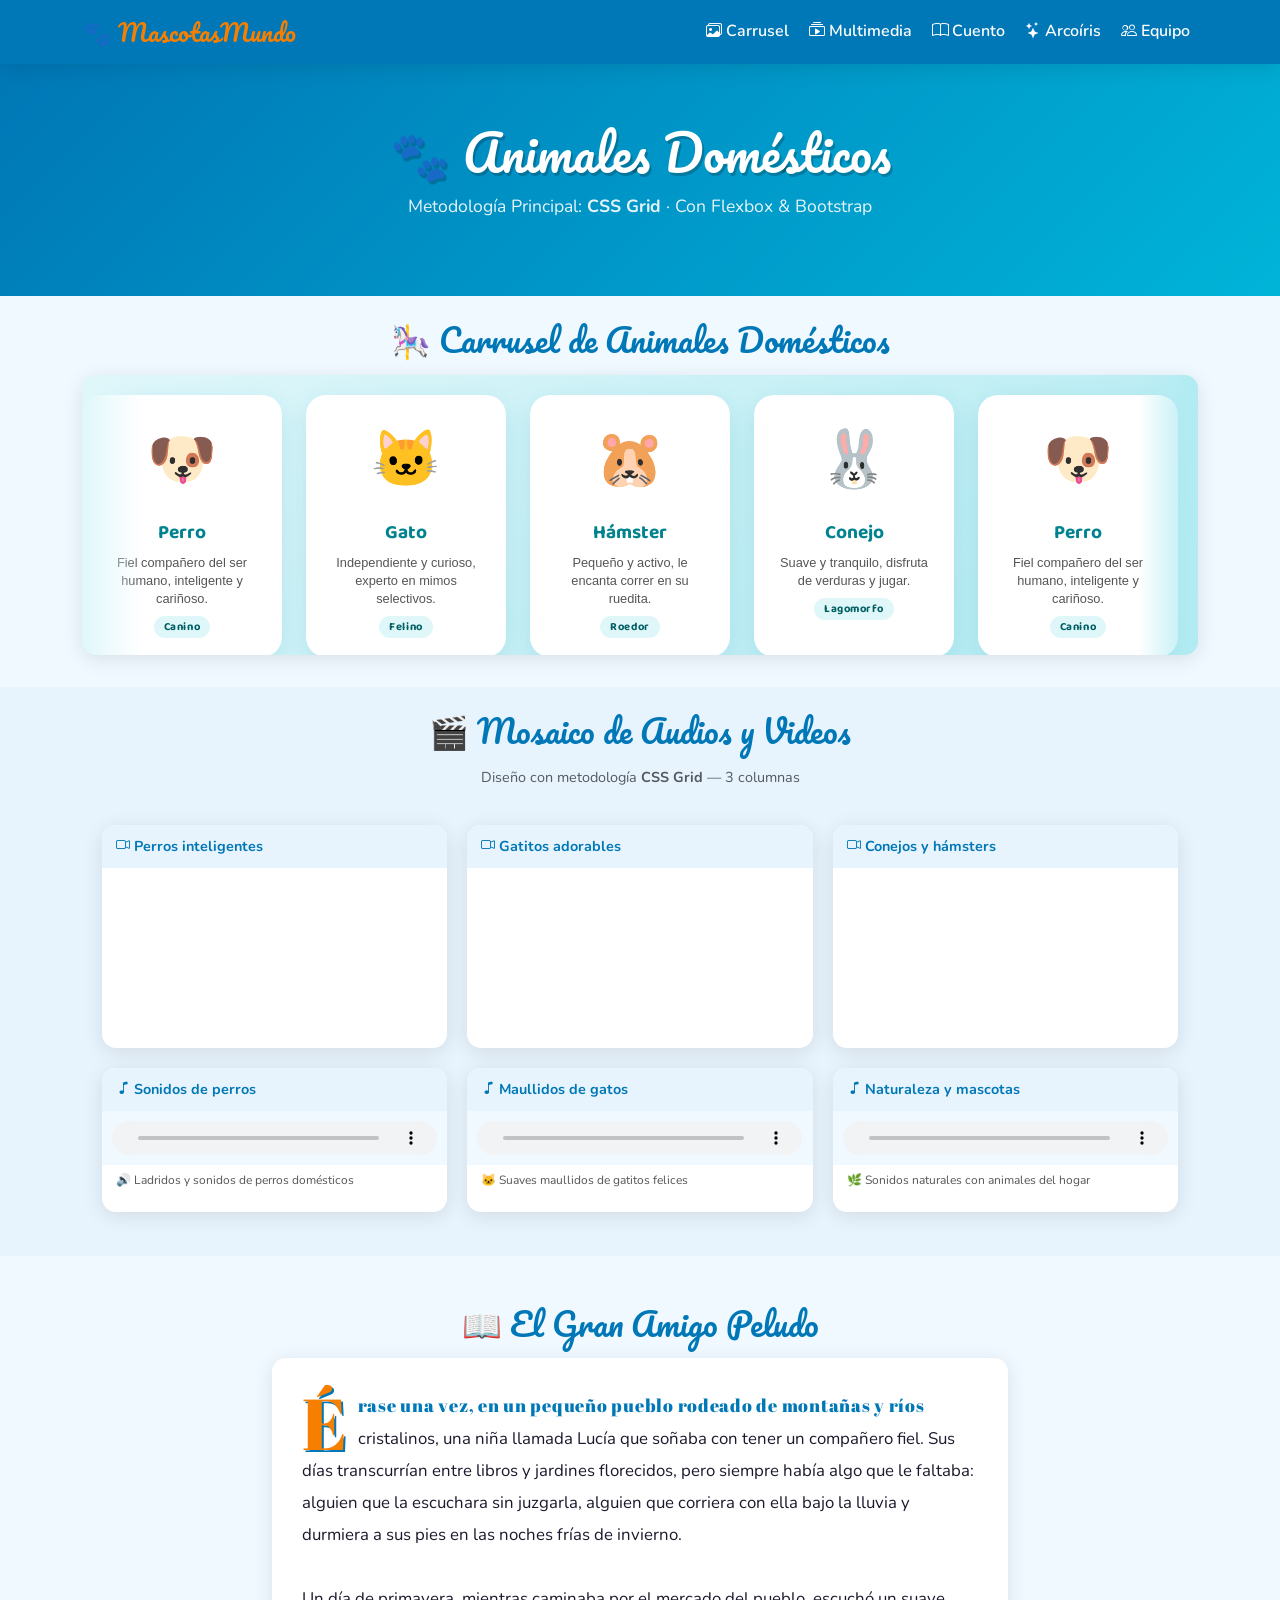
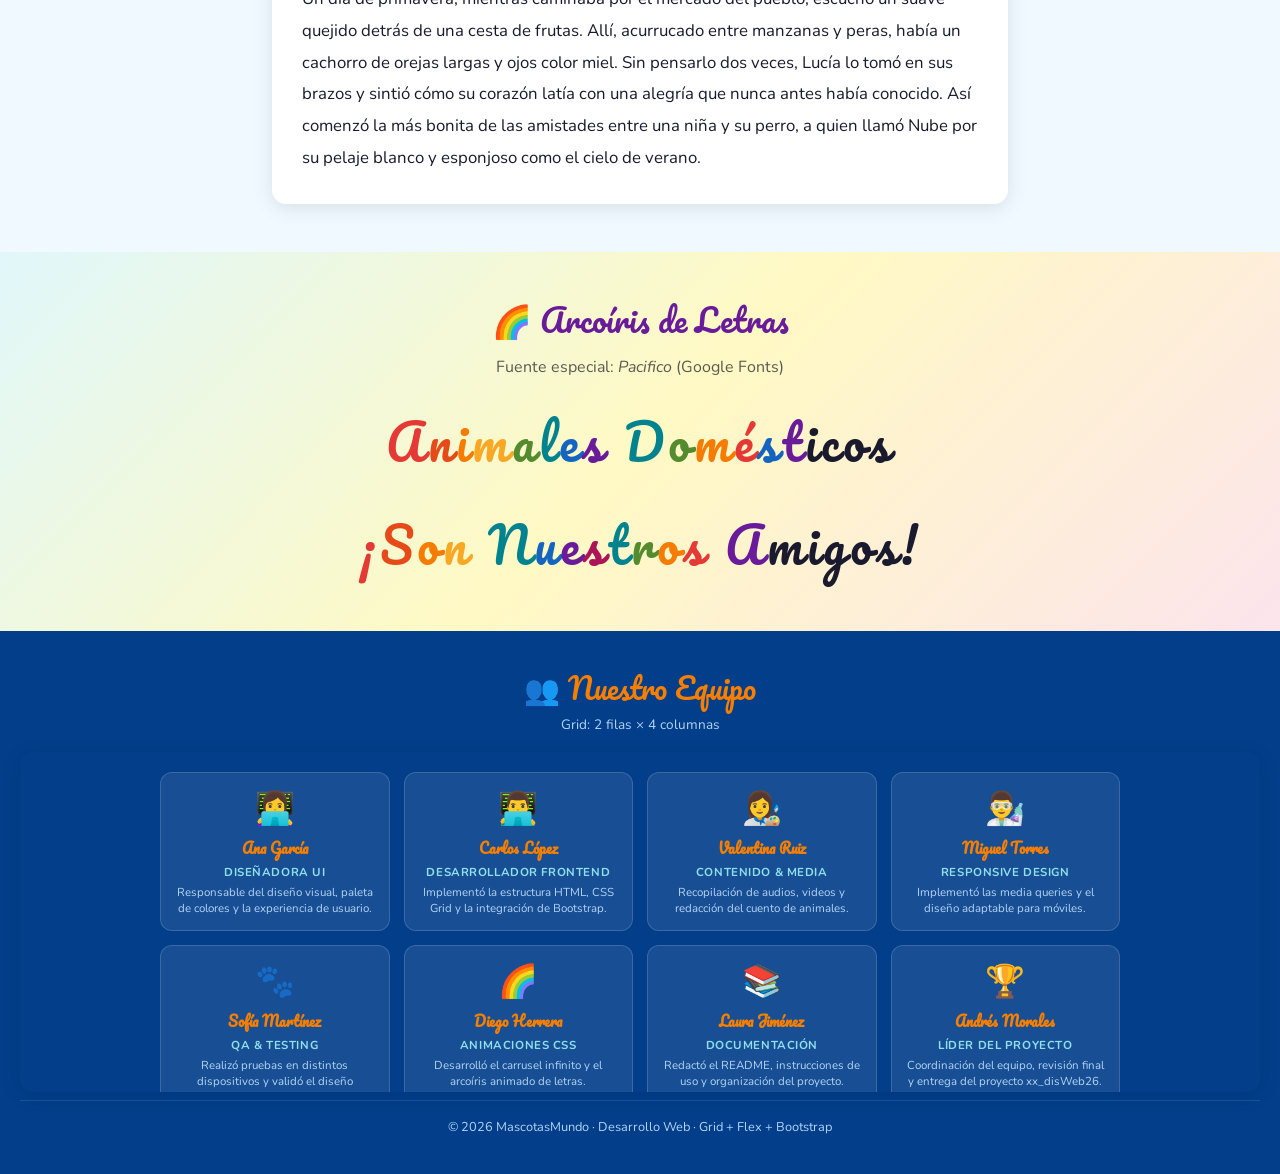
==== xx_disWeb26/index.html @ 46cb47ea "WEB XD" ====
<!DOCTYPE html>
<html lang="es">
<head>
  <meta charset="UTF-8">
  <meta name="viewport" content="width=device-width, initial-scale=1.0">
  <title>Animales Domésticos — Grid + Flex + Bootstrap</title>

  <!-- Favicon aula de clase -->
  <link rel="icon" href="data:image/svg+xml,<svg xmlns='http://www.w3.org/2000/svg' viewBox='0 0 100 100'><text y='.9em' font-size='90'>🏫</text></svg>">

  <!-- Bootstrap 5 CDN -->
  <link href="https://cdn.jsdelivr.net/npm/bootstrap@5.3.3/dist/css/bootstrap.min.css" rel="stylesheet">
  <!-- Bootstrap Icons -->
  <link href="https://cdn.jsdelivr.net/npm/bootstrap-icons@1.11.3/font/bootstrap-icons.min.css" rel="stylesheet">
  <!-- Google Fonts -->
  <link href="https://fonts.googleapis.com/css2?family=Pacifico&family=Nunito:wght@400;600;700&family=Abril+Fatface&family=Dancing+Script:wght@700&display=swap" rel="stylesheet">
  <!-- Estilos propios -->
  <link rel="stylesheet" href="css/styles.css">
</head>
<body>

<!-- =============================================
     NAVBAR con Tooltips
     ============================================= -->
<nav class="navbar navbar-expand-lg sticky-top">
  <div class="container">
    <a class="navbar-brand" href="#">🐾 MascotasMundo</a>
    <button class="navbar-toggler" type="button" data-bs-toggle="collapse" data-bs-target="#navMenu"
      aria-controls="navMenu" aria-expanded="false" aria-label="Toggle navigation">
      <span class="navbar-toggler-icon" style="filter:invert(1)"></span>
    </button>
    <div class="collapse navbar-collapse" id="navMenu">
      <ul class="navbar-nav ms-auto gap-1">
        <li class="nav-item">
          <a class="nav-link" href="#carrusel-section"
             data-bs-toggle="tooltip" data-bs-placement="bottom"
             title="Ver el carrusel de animales domésticos 🐕🐈">
            <i class="bi bi-images"></i> Carrusel
          </a>
        </li>
        <li class="nav-item">
          <a class="nav-link" href="#media-section"
             data-bs-toggle="tooltip" data-bs-placement="bottom"
             title="Mosaico de videos y audios sobre animales 🎵🎬">
            <i class="bi bi-collection-play"></i> Multimedia
          </a>
        </li>
        <li class="nav-item">
          <a class="nav-link" href="#cuento-section"
             data-bs-toggle="tooltip" data-bs-placement="bottom"
             title="Un cuento mágico sobre animales domésticos 📖">
            <i class="bi bi-book"></i> Cuento
          </a>
        </li>
        <li class="nav-item">
          <a class="nav-link" href="#arcoiris-section"
             data-bs-toggle="tooltip" data-bs-placement="bottom"
             title="¡Arcoíris de colores con letras animadas! 🌈">
            <i class="bi bi-stars"></i> Arcoíris
          </a>
        </li>
        <li class="nav-item">
          <a class="nav-link" href="#footer"
             data-bs-toggle="tooltip" data-bs-placement="bottom"
             title="Conoce al equipo de desarrollo 👥">
            <i class="bi bi-people"></i> Equipo
          </a>
        </li>
      </ul>
    </div>
  </div>
</nav>

<!-- =============================================
     HERO HEADER
     ============================================= -->
<header style="background: linear-gradient(135deg, #0077b6 0%, #00b4d8 100%); color:white; padding: 60px 20px; text-align:center;">
  <div class="container">
    <h1 style="font-family:'Pacifico',cursive; font-size:3rem; text-shadow: 2px 3px 0 rgba(0,0,0,0.2);">
      🐾 Animales Domésticos
    </h1>
    <p style="font-size:1.1rem; margin-top:10px; opacity:0.9;">
      Metodología Principal: <strong>CSS Grid</strong> · Con Flexbox &amp; Bootstrap
    </p>
  </div>
</header>

<!-- =============================================
     SECCIÓN 1 — CARRUSEL (iframe)
     ============================================= -->
<section id="carrusel-section" class="py-4">
  <div class="container">
    <h2 class="section-title">🎠 Carrusel de Animales Domésticos</h2>
    <iframe src="carrusel.html" class="iframe-box" style="height:280px;" title="Carrusel animales"></iframe>
  </div>
</section>

<!-- =============================================
     SECCIÓN 2 — MOSAICO MULTIMEDIA (GRID)
     ============================================= -->
<section id="media-section" class="py-4" style="background:#e8f4fd;">
  <div class="container">
    <h2 class="section-title">🎬 Mosaico de Audios y Videos</h2>
    <p class="text-center text-muted mb-3" style="font-size:0.9rem;">Diseño con metodología <strong>CSS Grid</strong> — 3 columnas</p>

    <div class="media-grid">
      <!-- VIDEO 1 -->
      <div class="media-card">
        <div class="media-label"><i class="bi bi-camera-video"></i> Perros inteligentes</div>
        <iframe src="https://www.youtube.com/embed/XqZsoesa55w"
          height="180" allowfullscreen title="Video perros"></iframe>
      </div>
      <!-- VIDEO 2 -->
      <div class="media-card">
        <div class="media-label"><i class="bi bi-camera-video"></i> Gatitos adorables</div>
        <iframe src="https://www.youtube.com/embed/tntOCGkgt98"
          height="180" allowfullscreen title="Video gatos"></iframe>
      </div>
      <!-- VIDEO 3 -->
      <div class="media-card">
        <div class="media-label"><i class="bi bi-camera-video"></i> Conejos y hámsters</div>
        <iframe src="https://www.youtube.com/embed/9K6_-F8Bm1s"
          height="180" allowfullscreen title="Video conejos"></iframe>
      </div>
      <!-- AUDIO 1 -->
      <div class="media-card">
        <div class="media-label"><i class="bi bi-music-note"></i> Sonidos de perros</div>
        <audio controls>
          <source src="https://www.soundsnap.com/file/soundsnap_9066.mp3" type="audio/mpeg">
          <source src="https://www.freesoundslibrary.com/wp-content/uploads/2017/04/dogs-barking.mp3" type="audio/mpeg">
          Tu navegador no soporta audio.
        </audio>
        <p style="font-size:0.75rem;padding:6px 14px;color:#555;">🔊 Ladridos y sonidos de perros domésticos</p>
      </div>
      <!-- AUDIO 2 -->
      <div class="media-card">
        <div class="media-label"><i class="bi bi-music-note"></i> Maullidos de gatos</div>
        <audio controls>
          <source src="https://www.freesoundslibrary.com/wp-content/uploads/2021/07/cats-meowing.mp3" type="audio/mpeg">
          Tu navegador no soporta audio.
        </audio>
        <p style="font-size:0.75rem;padding:6px 14px;color:#555;">🐱 Suaves maullidos de gatitos felices</p>
      </div>
      <!-- AUDIO 3 -->
      <div class="media-card">
        <div class="media-label"><i class="bi bi-music-note"></i> Naturaleza y mascotas</div>
        <audio controls>
          <source src="https://www.freesoundslibrary.com/wp-content/uploads/2017/04/birds-chirping.mp3" type="audio/mpeg">
          Tu navegador no soporta audio.
        </audio>
        <p style="font-size:0.75rem;padding:6px 14px;color:#555;">🌿 Sonidos naturales con animales del hogar</p>
      </div>
    </div>
  </div>
</section>

<!-- =============================================
     SECCIÓN 3 — CUENTO
     ============================================= -->
<section id="cuento-section" class="py-5">
  <div class="container" style="max-width:800px;">
    <h2 class="section-title">📖 El Gran Amigo Peludo</h2>
    <div class="story-paragraph">
      Érase una vez, en un pequeño pueblo rodeado de montañas y ríos cristalinos, una niña llamada Lucía que soñaba con tener un compañero fiel. Sus días transcurrían entre libros y jardines florecidos, pero siempre había algo que le faltaba: alguien que la escuchara sin juzgarla, alguien que corriera con ella bajo la lluvia y durmiera a sus pies en las noches frías de invierno.
      <br><br>
      Un día de primavera, mientras caminaba por el mercado del pueblo, escuchó un suave quejido detrás de una cesta de frutas. Allí, acurrucado entre manzanas y peras, había un cachorro de orejas largas y ojos color miel. Sin pensarlo dos veces, Lucía lo tomó en sus brazos y sintió cómo su corazón latía con una alegría que nunca antes había conocido. Así comenzó la más bonita de las amistades entre una niña y su perro, a quien llamó Nube por su pelaje blanco y esponjoso como el cielo de verano.
    </div>
  </div>
</section>

<!-- =============================================
     SECCIÓN 4 — ARCOÍRIS DE LETRAS
     ============================================= -->
<section id="arcoiris-section" class="py-5">
  <div class="container text-center">
    <h2 class="section-title" style="color:#6a1b9a;">🌈 Arcoíris de Letras</h2>
    <p class="text-muted mb-4">Fuente especial: <em>Pacifico</em> (Google Fonts)</p>
    <div class="rainbow-title" id="rainbow-text"></div>
    <br><br>
    <div class="rainbow-title" id="rainbow-text2"></div>
  </div>
</section>

<!-- =============================================
     FOOTER con GRID 2 filas × 4 columnas (iframe)
     ============================================= -->
<footer id="footer">
  <div class="container text-center mb-3">
    <h2 style="font-family:'Pacifico',cursive; color:#f77f00; font-size:1.8rem;">👥 Nuestro Equipo</h2>
    <p style="color:#b3d4f5; font-size:0.85rem;">Grid: 2 filas × 4 columnas</p>
  </div>

  <!-- Footer grid como iframe -->
  <iframe src="footer_grid.html" class="iframe-box" style="height:340px; background:transparent; border:none; width:100%;" title="Equipo de trabajo"></iframe>

  <div class="footer-credit">
    <p>© 2026 MascotasMundo · Desarrollo Web · Grid + Flex + Bootstrap</p>
  </div>
</footer>

<!-- Bootstrap JS -->
<script src="https://cdn.jsdelivr.net/npm/bootstrap@5.3.3/dist/js/bootstrap.bundle.min.js"></script>

<script>
  // ---- Activar tooltips Bootstrap ----
  document.addEventListener('DOMContentLoaded', function () {
    const tooltipTriggerList = [].slice.call(document.querySelectorAll('[data-bs-toggle="tooltip"]'));
    tooltipTriggerList.forEach(el => new bootstrap.Tooltip(el));
  });

  // ---- Arcoíris de letras ----
  function buildRainbow(id, text) {
    const el = document.getElementById(id);
    el.innerHTML = '';
    text.split('').forEach(ch => {
      const span = document.createElement('span');
      span.textContent = ch === ' ' ? '\u00A0' : ch;
      el.appendChild(span);
    });
  }
  buildRainbow('rainbow-text',  'Animales Domésticos');
  buildRainbow('rainbow-text2', '¡Son Nuestros Amigos!');
</script>
</body>
</html>
---- xx_disWeb26/css/styles.css ----
/* =============================================
   xx_disWeb26 — Estilos principales
   Metodología: Grid + Flexbox + Bootstrap
   ============================================= */

@import url('https://fonts.googleapis.com/css2?family=Pacifico&family=Nunito:wght@400;600;700&family=Abril+Fatface&family=Dancing+Script:wght@700&display=swap');

/* ---- Variables CSS ---- */
:root {
  --primary:   #0077b6;
  --accent:    #f77f00;
  --bg:        #f0f9ff;
  --footer-bg: #023e8a;
  --text:      #1a1a2e;
  --card-bg:   #ffffff;
  --shadow:    0 4px 20px rgba(0,0,0,0.10);
  --radius:    14px;
  --font-body: 'Nunito', sans-serif;
  --font-title:'Pacifico', cursive;
  --font-story:'Dancing Script', cursive;
}

/* ---- Reset & Base ---- */
*, *::before, *::after { box-sizing: border-box; margin: 0; padding: 0; }
html { scroll-behavior: smooth; }
body {
  font-family: var(--font-body);
  background: var(--bg);
  color: var(--text);
  font-size: 1rem;
  line-height: 1.6;
}

/* ---- NAVBAR ---- */
.navbar-brand { font-family: var(--font-title); font-size: 1.5rem; color: var(--accent) !important; }
.navbar { background: var(--primary) !important; box-shadow: var(--shadow); }
.nav-link { color: #fff !important; font-weight: 600; transition: color 0.2s; }
.nav-link:hover { color: var(--accent) !important; }

/* ---- SECTION TITLES ---- */
.section-title {
  font-family: var(--font-title);
  color: var(--primary);
  font-size: 2rem;
  margin-bottom: 1rem;
  text-align: center;
}

/* ---- IFRAME WRAPPER ---- */
.iframe-box {
  width: 100%;
  border: none;
  border-radius: var(--radius);
  box-shadow: var(--shadow);
  background: white;
}

/* ---- CARRUSEL SECTION ---- */
#carrusel-section {
  padding: 40px 0 20px;
}
#carrusel-section iframe {
  height: 280px;
}

/* ============================================
   MOSAICO AUDIO/VIDEO — GRID
   ============================================ */
.media-grid {
  display: grid;
  grid-template-columns: repeat(3, 1fr);
  gap: 20px;
  padding: 20px;
}
.media-card {
  background: var(--card-bg);
  border-radius: var(--radius);
  box-shadow: var(--shadow);
  overflow: hidden;
  transition: transform 0.3s;
  display: flex;
  flex-direction: column;
}
.media-card:hover { transform: translateY(-5px); }
.media-card iframe,
.media-card audio {
  width: 100%;
  border: none;
}
.media-card .media-label {
  padding: 10px 14px;
  font-weight: 700;
  color: var(--primary);
  font-size: 0.9rem;
  background: #e8f4fd;
}
.media-card audio { padding: 10px; background: #f0f9ff; }

/* ============================================
   CUENTO — Primera letra y primera línea
   ============================================ */
#cuento-section {
  padding: 40px 20px;
  max-width: 800px;
  margin: 0 auto;
}
.story-paragraph {
  background: white;
  border-radius: var(--radius);
  padding: 30px;
  box-shadow: var(--shadow);
  font-family: var(--font-body);
  font-size: 1.05rem;
  line-height: 1.9;
}
/* Primera letra — drop cap */
.story-paragraph::first-letter {
  font-family: 'Abril Fatface', cursive;
  font-size: 4.5rem;
  float: left;
  line-height: 0.8;
  margin: 6px 10px 0 0;
  color: var(--accent);
  text-shadow: 2px 2px 0 var(--primary);
}
/* Primera línea */
.story-paragraph::first-line {
  font-family: 'Abril Fatface', cursive;
  color: var(--primary);
  font-size: 1.15rem;
  letter-spacing: 0.04em;
}

/* ============================================
   ARCOÍRIS DE LETRAS
   ============================================ */
#arcoiris-section {
  padding: 40px 20px;
  text-align: center;
  background: linear-gradient(135deg, #e0f7fa 0%, #fff9c4 50%, #fce4ec 100%);
}
.rainbow-title {
  font-family: 'Pacifico', cursive;
  font-size: 3rem;
  letter-spacing: 4px;
  display: inline-block;
}
.rainbow-title span {
  display: inline-block;
  animation: bounce 1s ease infinite alternate;
}
.rainbow-title span:nth-child(1)  { color: #e53935; animation-delay: 0.0s; }
.rainbow-title span:nth-child(2)  { color: #e64a19; animation-delay: 0.1s; }
.rainbow-title span:nth-child(3)  { color: #f57c00; animation-delay: 0.2s; }
.rainbow-title span:nth-child(4)  { color: #f9a825; animation-delay: 0.3s; }
.rainbow-title span:nth-child(5)  { color: #558b2f; animation-delay: 0.4s; }
.rainbow-title span:nth-child(6)  { color: #00838f; animation-delay: 0.5s; }
.rainbow-title span:nth-child(7)  { color: #1565c0; animation-delay: 0.6s; }
.rainbow-title span:nth-child(8)  { color: #6a1b9a; animation-delay: 0.7s; }
.rainbow-title span:nth-child(9)  { color: #ad1457; animation-delay: 0.8s; }
.rainbow-title span:nth-child(10) { color: #00838f; animation-delay: 0.9s; }
.rainbow-title span:nth-child(11) { color: #558b2f; animation-delay: 1.0s; }
.rainbow-title span:nth-child(12) { color: #f57c00; animation-delay: 0.7s; }
.rainbow-title span:nth-child(13) { color: #e53935; animation-delay: 0.3s; }
.rainbow-title span:nth-child(14) { color: #1565c0; animation-delay: 0.5s; }
.rainbow-title span:nth-child(15) { color: #6a1b9a; animation-delay: 0.2s; }

@keyframes bounce {
  from { transform: translateY(0px) rotate(-2deg); }
  to   { transform: translateY(-12px) rotate(2deg); }
}

/* ============================================
   FOOTER — GRID 2 filas x 4 columnas
   ============================================ */
footer {
  background: var(--footer-bg);
  color: white;
  padding: 40px 20px 20px;
}
.footer-grid {
  display: grid;
  grid-template-columns: repeat(4, 1fr);
  grid-template-rows: auto auto;
  gap: 16px;
  max-width: 960px;
  margin: 0 auto 20px;
}
.footer-cell {
  background: rgba(255,255,255,0.08);
  border-radius: var(--radius);
  padding: 16px;
  text-align: center;
  border: 1px solid rgba(255,255,255,0.15);
  transition: background 0.3s;
}
.footer-cell:hover { background: rgba(255,255,255,0.15); }
.footer-cell .avatar {
  font-size: 2.2rem;
  margin-bottom: 8px;
}
.footer-cell h4 {
  font-family: var(--font-title);
  font-size: 0.95rem;
  color: var(--accent);
  margin-bottom: 4px;
}
.footer-cell p {
  font-size: 0.78rem;
  color: #b3d4f5;
  line-height: 1.4;
}
.footer-credit {
  text-align: center;
  color: #b3d4f5;
  font-size: 0.8rem;
  border-top: 1px solid rgba(255,255,255,0.1);
  padding-top: 16px;
}

/* ============================================
   RESPONSIVE — 576px breakpoint
   ============================================ */
@media (max-width: 576px) {
  body { font-size: 0.88rem; background: #fff3e0; }

  .section-title { font-size: 1.4rem; }
  .rainbow-title { font-size: 1.6rem; }

  .media-grid {
    grid-template-columns: 1fr;
  }

  /* Footer grid → 1 column */
  .footer-grid {
    grid-template-columns: 1fr 1fr;
    grid-template-rows: repeat(4, auto);
  }
  .footer-cell h4, .footer-cell p { font-size: 0.5rem; }
  footer { background: #880e4f; }  /* color de fondo cambia */

  #cuento-section { padding: 20px 10px; }
  .story-paragraph { font-size: 0.9rem; padding: 20px; }
  .story-paragraph::first-letter { font-size: 3rem; }
}
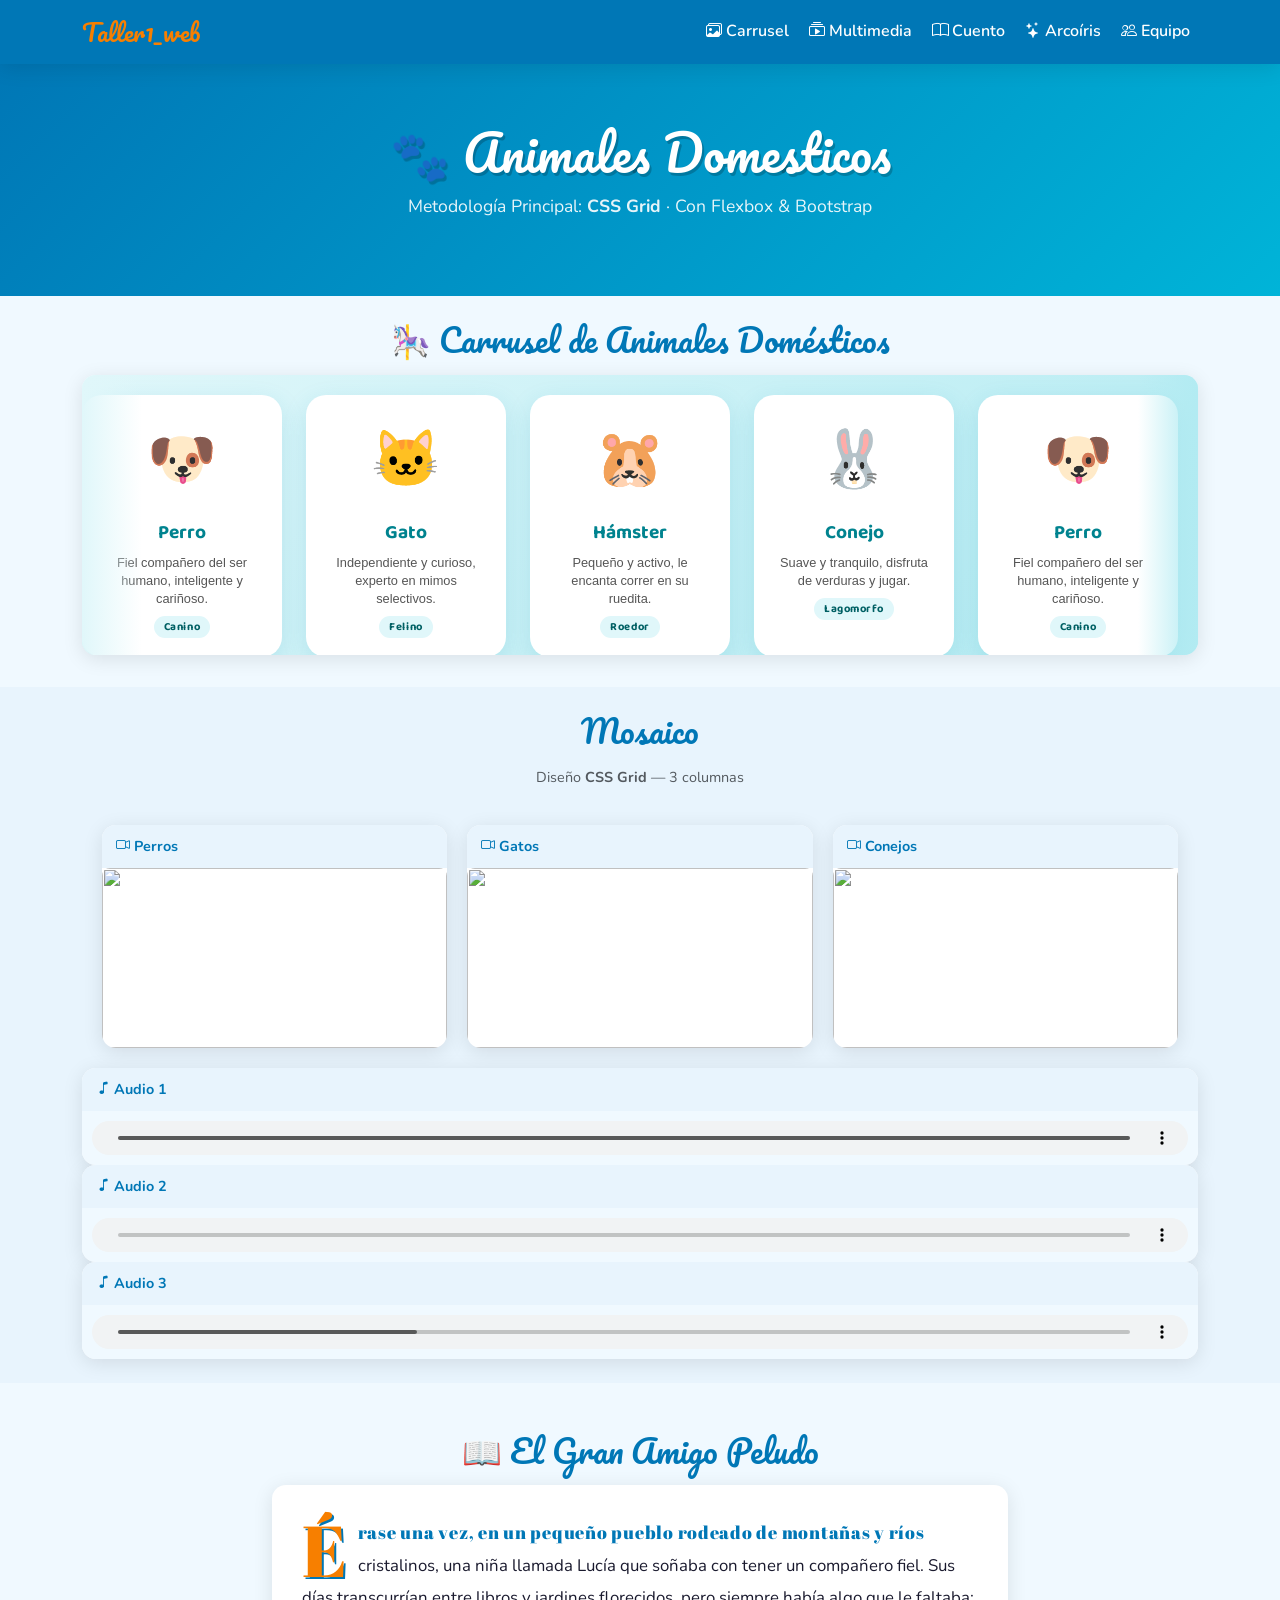
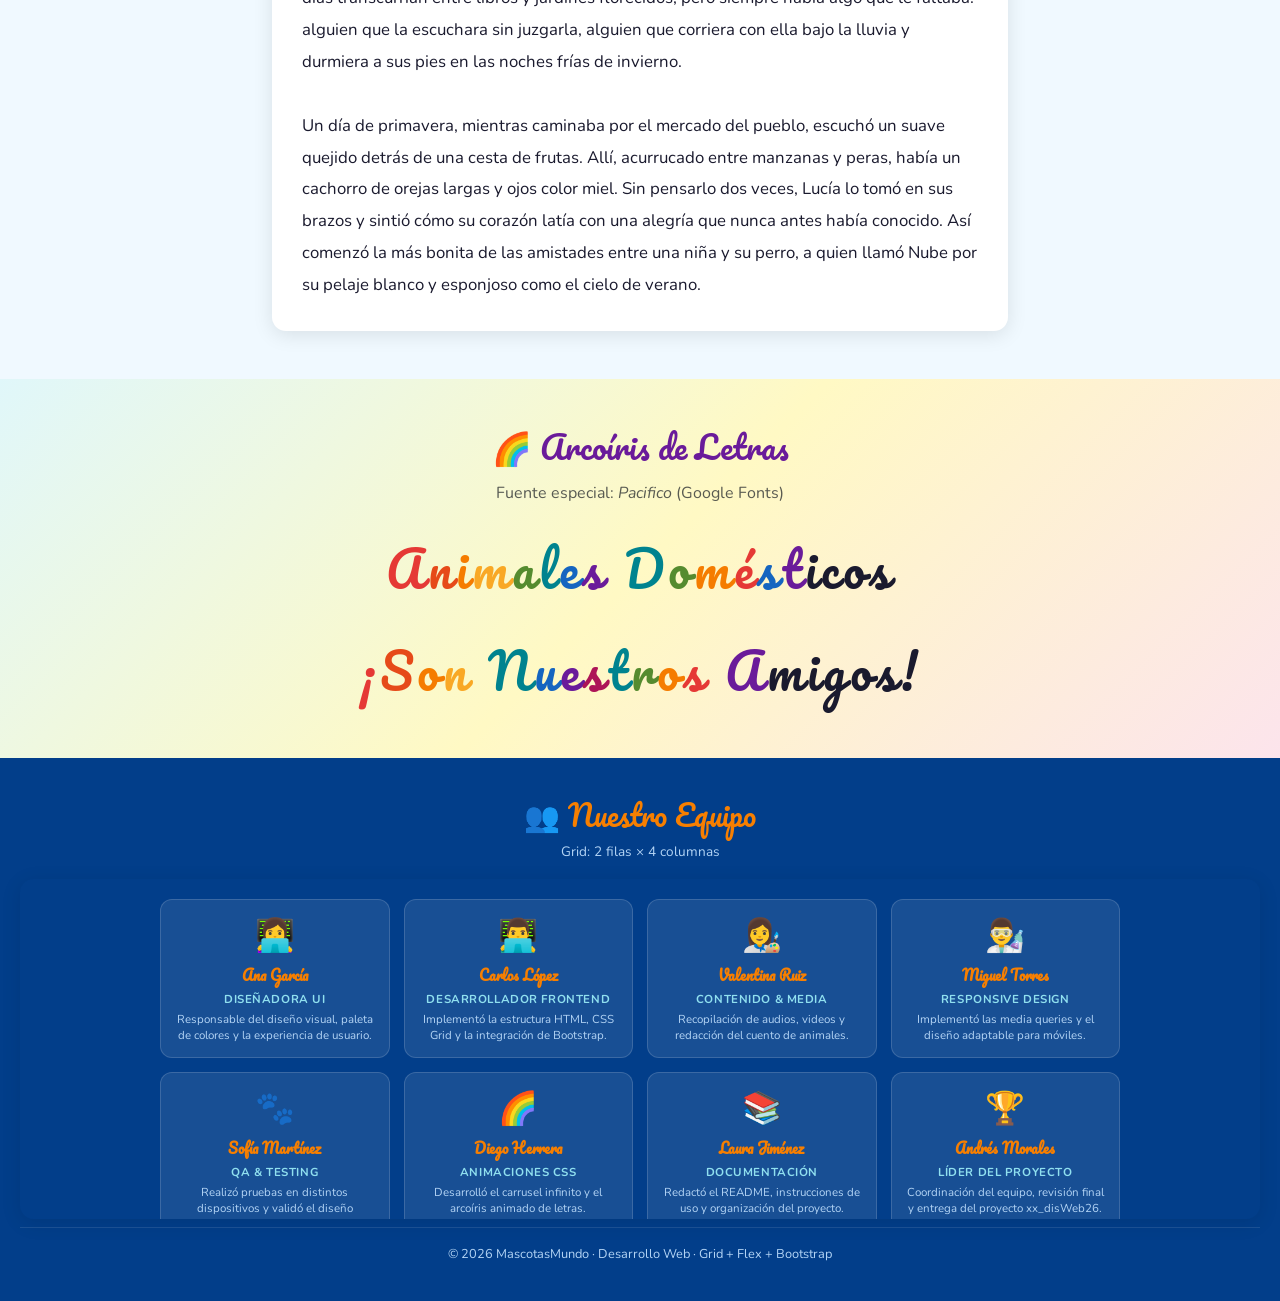
==== commit 16416f0b: "Mosaico completo" ====
--- a/xx_disWeb26/index.html
+++ b/xx_disWeb26/index.html
@@ -3,10 +3,9 @@
 <head>
   <meta charset="UTF-8">
   <meta name="viewport" content="width=device-width, initial-scale=1.0">
-  <title>Animales Domésticos — Grid + Flex + Bootstrap</title>
-
-  <!-- Favicon aula de clase -->
-  <link rel="icon" href="data:image/svg+xml,<svg xmlns='http://www.w3.org/2000/svg' viewBox='0 0 100 100'><text y='.9em' font-size='90'>🏫</text></svg>">
+  <title>Grid + Flex + Bootstrap</title>
+
+  <link rel="icon" href="data:image/svg+xml,<svg xmlns='http://www.w3.org/2000/svg' viewBox='0 0 100 100'><text y='.9em' font-size='90'>🌍</text></svg>">
 
   <!-- Bootstrap 5 CDN -->
   <link href="https://cdn.jsdelivr.net/npm/bootstrap@5.3.3/dist/css/bootstrap.min.css" rel="stylesheet">
@@ -24,7 +23,7 @@
      ============================================= -->
 <nav class="navbar navbar-expand-lg sticky-top">
   <div class="container">
-    <a class="navbar-brand" href="#">🐾 MascotasMundo</a>
+    <a class="navbar-brand" href="#">Taller1_web</a>
     <button class="navbar-toggler" type="button" data-bs-toggle="collapse" data-bs-target="#navMenu"
       aria-controls="navMenu" aria-expanded="false" aria-label="Toggle navigation">
       <span class="navbar-toggler-icon" style="filter:invert(1)"></span>
@@ -34,14 +33,14 @@
         <li class="nav-item">
           <a class="nav-link" href="#carrusel-section"
              data-bs-toggle="tooltip" data-bs-placement="bottom"
-             title="Ver el carrusel de animales domésticos 🐕🐈">
+             title="Ver el carrusel de animales">
             <i class="bi bi-images"></i> Carrusel
           </a>
         </li>
         <li class="nav-item">
           <a class="nav-link" href="#media-section"
              data-bs-toggle="tooltip" data-bs-placement="bottom"
-             title="Mosaico de videos y audios sobre animales 🎵🎬">
+             title="Mosaico de videos y audios">
             <i class="bi bi-collection-play"></i> Multimedia
           </a>
         </li>
@@ -77,7 +76,7 @@
 <header style="background: linear-gradient(135deg, #0077b6 0%, #00b4d8 100%); color:white; padding: 60px 20px; text-align:center;">
   <div class="container">
     <h1 style="font-family:'Pacifico',cursive; font-size:3rem; text-shadow: 2px 3px 0 rgba(0,0,0,0.2);">
-      🐾 Animales Domésticos
+      🐾 Animales Domesticos
     </h1>
     <p style="font-size:1.1rem; margin-top:10px; opacity:0.9;">
       Metodología Principal: <strong>CSS Grid</strong> · Con Flexbox &amp; Bootstrap
@@ -100,58 +99,65 @@
      ============================================= -->
 <section id="media-section" class="py-4" style="background:#e8f4fd;">
   <div class="container">
-    <h2 class="section-title">🎬 Mosaico de Audios y Videos</h2>
-    <p class="text-center text-muted mb-3" style="font-size:0.9rem;">Diseño con metodología <strong>CSS Grid</strong> — 3 columnas</p>
+    <h2 class="section-title">Mosaico</h2>
+    <p class="text-center text-muted mb-3" style="font-size:0.9rem;">Diseño <strong>CSS Grid</strong> — 3 columnas</p>
 
     <div class="media-grid">
-      <!-- VIDEO 1 -->
-      <div class="media-card">
-        <div class="media-label"><i class="bi bi-camera-video"></i> Perros inteligentes</div>
-        <iframe src="https://www.youtube.com/embed/XqZsoesa55w"
-          height="180" allowfullscreen title="Video perros"></iframe>
-      </div>
-      <!-- VIDEO 2 -->
-      <div class="media-card">
-        <div class="media-label"><i class="bi bi-camera-video"></i> Gatitos adorables</div>
-        <iframe src="https://www.youtube.com/embed/tntOCGkgt98"
-          height="180" allowfullscreen title="Video gatos"></iframe>
-      </div>
-      <!-- VIDEO 3 -->
-      <div class="media-card">
-        <div class="media-label"><i class="bi bi-camera-video"></i> Conejos y hámsters</div>
-        <iframe src="https://www.youtube.com/embed/9K6_-F8Bm1s"
-          height="180" allowfullscreen title="Video conejos"></iframe>
-      </div>
-      <!-- AUDIO 1 -->
-      <div class="media-card">
-        <div class="media-label"><i class="bi bi-music-note"></i> Sonidos de perros</div>
-        <audio controls>
-          <source src="https://www.soundsnap.com/file/soundsnap_9066.mp3" type="audio/mpeg">
-          <source src="https://www.freesoundslibrary.com/wp-content/uploads/2017/04/dogs-barking.mp3" type="audio/mpeg">
-          Tu navegador no soporta audio.
-        </audio>
-        <p style="font-size:0.75rem;padding:6px 14px;color:#555;">🔊 Ladridos y sonidos de perros domésticos</p>
-      </div>
-      <!-- AUDIO 2 -->
-      <div class="media-card">
-        <div class="media-label"><i class="bi bi-music-note"></i> Maullidos de gatos</div>
-        <audio controls>
-          <source src="https://www.freesoundslibrary.com/wp-content/uploads/2021/07/cats-meowing.mp3" type="audio/mpeg">
-          Tu navegador no soporta audio.
-        </audio>
-        <p style="font-size:0.75rem;padding:6px 14px;color:#555;">🐱 Suaves maullidos de gatitos felices</p>
-      </div>
-      <!-- AUDIO 3 -->
-      <div class="media-card">
-        <div class="media-label"><i class="bi bi-music-note"></i> Naturaleza y mascotas</div>
-        <audio controls>
-          <source src="https://www.freesoundslibrary.com/wp-content/uploads/2017/04/birds-chirping.mp3" type="audio/mpeg">
-          Tu navegador no soporta audio.
-        </audio>
-        <p style="font-size:0.75rem;padding:6px 14px;color:#555;">🌿 Sonidos naturales con animales del hogar</p>
-      </div>
-    </div>
-  </div>
+
+  <!-- VIDEO 1 -->
+  <div class="media-card">
+    <div class="media-label"><i class="bi bi-camera-video"></i> Perros</div>
+    <a href="https://www.youtube.com/watch?v=FoZdT_fAXew" target="_blank">
+      <img src="https://img.youtube.com/vi/FoZdT_fAXew/hqdefault.jpg" 
+           width="100%" height="180" 
+           style="object-fit:cover; border-radius:8px;">
+    </a>
+  </div>
+
+  <!-- VIDEO 2 -->
+  <div class="media-card">
+    <div class="media-label"><i class="bi bi-camera-video"></i> Gatos</div>
+    <a href="https://www.youtube.com/watch?v=AxE4TltnvjI" target="_blank">
+      <img src="https://img.youtube.com/vi/AxE4TltnvjI/hqdefault.jpg" 
+           width="100%" height="180"
+           style="object-fit:cover; border-radius:8px;">
+    </a>
+  </div>
+
+<!-- VIDEO 3 -->
+<div class="media-card">
+  <div class="media-label"><i class="bi bi-camera-video"></i> Conejos</div>
+  <a href="https://youtu.be/WoNsRP_TKsE" target="_blank">
+    <img src="https://img.youtube.com/vi/WoNsRP_TKsE/hqdefault.jpg" 
+         width="100%" height="180"
+         style="object-fit:cover; border-radius:8px;">
+  </a>
+</div>
+
+</div>
+<!-- AUDIO 1 -->
+<div class="media-card">
+  <div class="media-label"><i class="bi bi-music-note"></i> Audio 1</div>
+  <audio controls>
+    <source src="Audio1.mp3" type="audio/mpeg">
+  </audio>
+</div>
+
+<!-- AUDIO 2 -->
+<div class="media-card">
+  <div class="media-label"><i class="bi bi-music-note"></i> Audio 2</div>
+  <audio controls>
+    <source src="Audio2.mp3" type="audio/mpeg">
+  </audio>
+</div>
+
+<!-- AUDIO 3 -->
+<div class="media-card">
+  <div class="media-label"><i class="bi bi-music-note"></i> Audio 3</div>
+  <audio controls>
+    <source src="Audio3.mp3" type="audio/mpeg">
+  </audio>
+</div>
 </section>
 
 <!-- =============================================
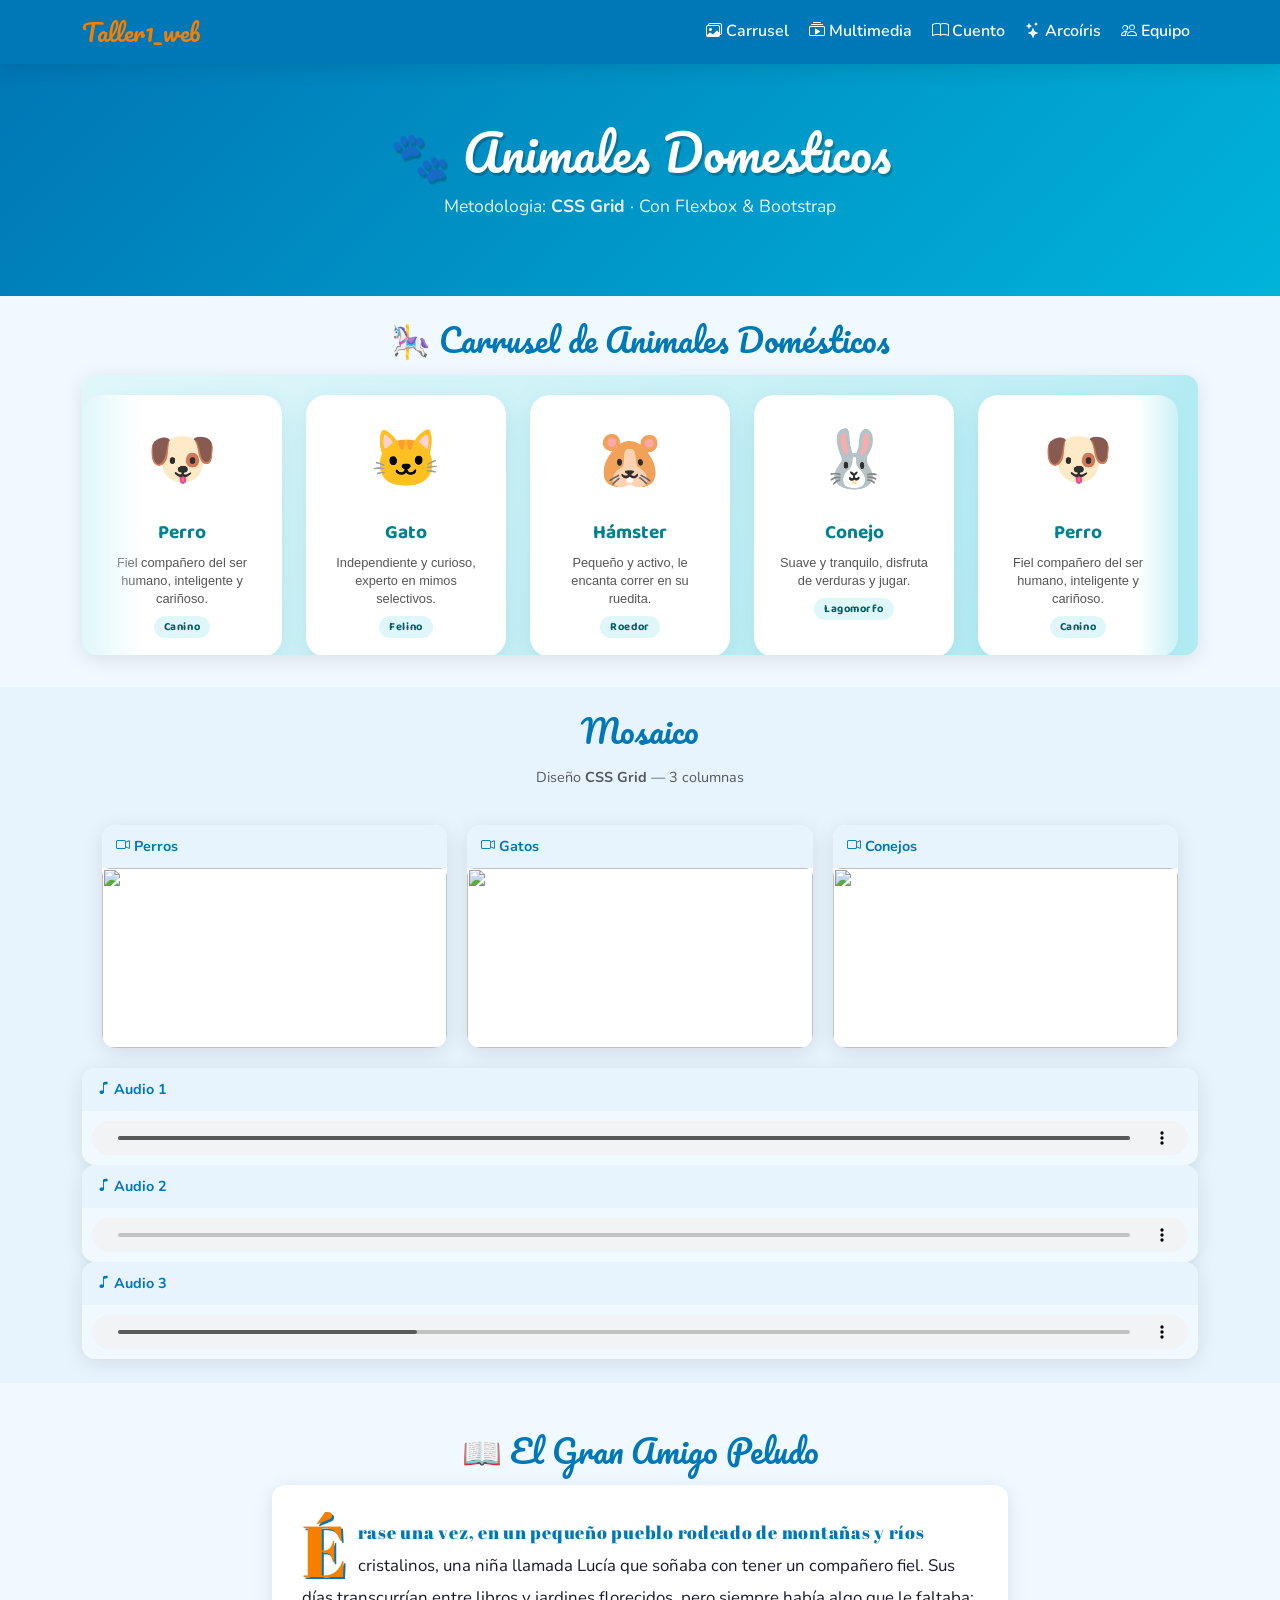
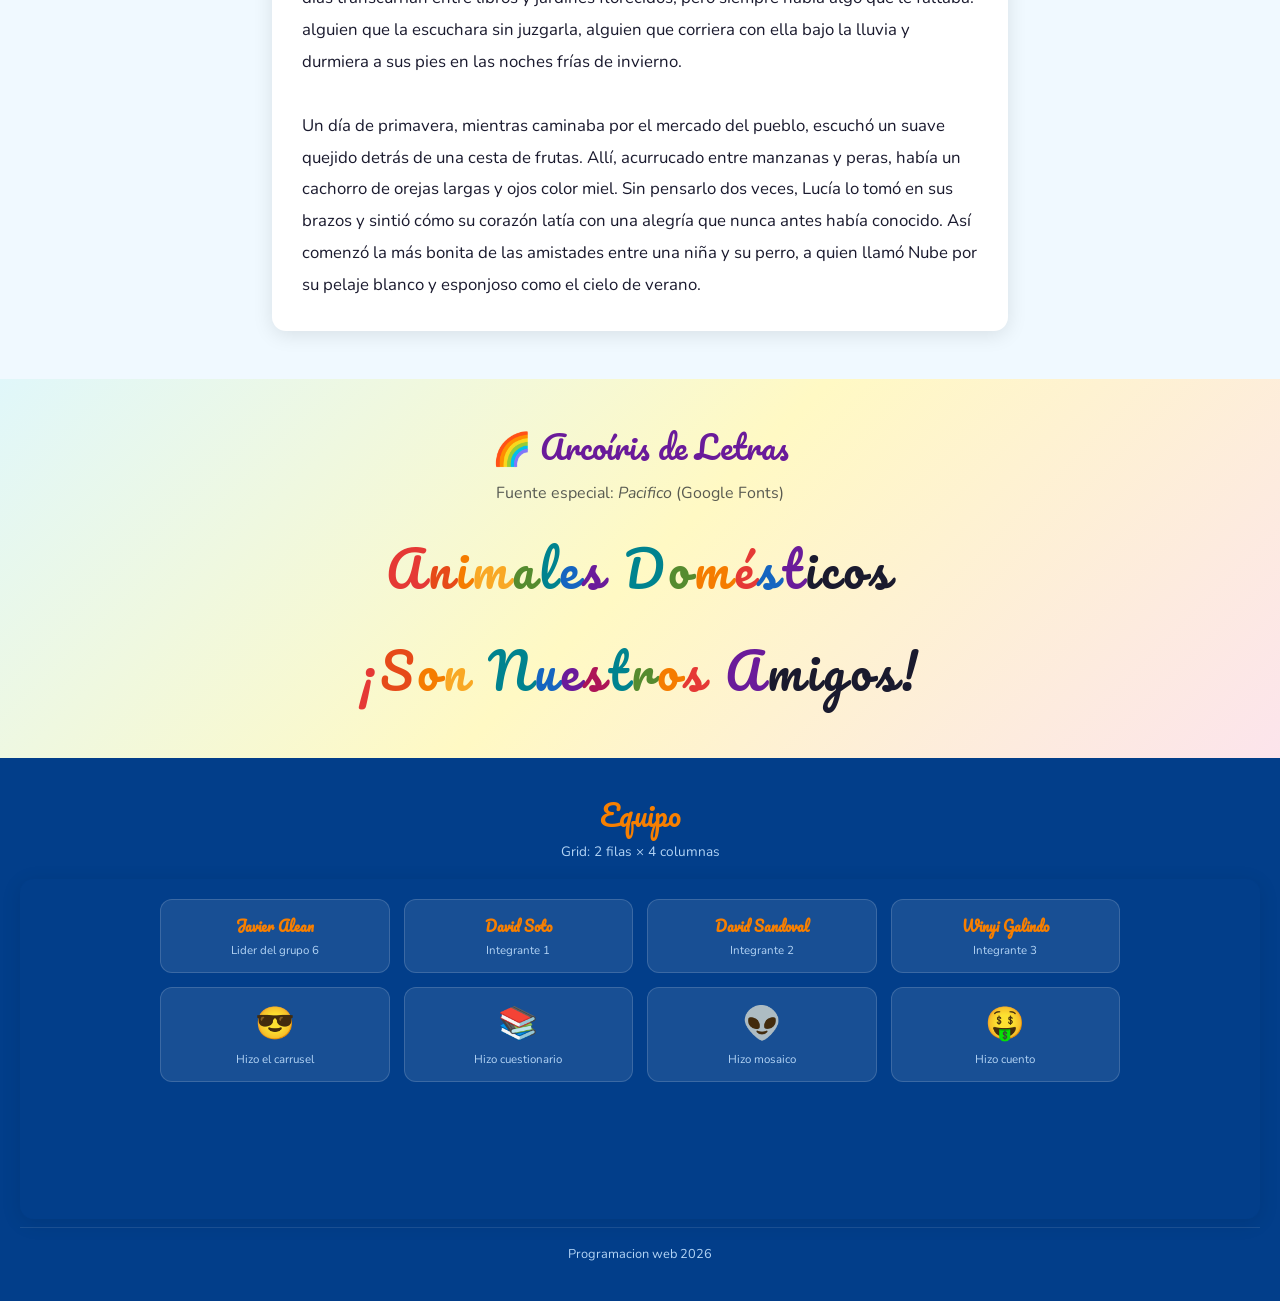
==== commit 8d7e56bc: "integrantes grid" ====
--- a/xx_disWeb26/index.html
+++ b/xx_disWeb26/index.html
@@ -5,7 +5,7 @@
   <meta name="viewport" content="width=device-width, initial-scale=1.0">
   <title>Grid + Flex + Bootstrap</title>
 
-  <link rel="icon" href="data:image/svg+xml,<svg xmlns='http://www.w3.org/2000/svg' viewBox='0 0 100 100'><text y='.9em' font-size='90'>🌍</text></svg>">
+  <link rel="icon" href="data:image/svg+xml,<svg xmlns='http://www.w3.org/2000/svg' viewBox='0 0 100 100'><text y='.9em' font-size='90'>🧑‍🏫</text></svg>">
 
   <!-- Bootstrap 5 CDN -->
   <link href="https://cdn.jsdelivr.net/npm/bootstrap@5.3.3/dist/css/bootstrap.min.css" rel="stylesheet">
@@ -47,21 +47,21 @@
         <li class="nav-item">
           <a class="nav-link" href="#cuento-section"
              data-bs-toggle="tooltip" data-bs-placement="bottom"
-             title="Un cuento mágico sobre animales domésticos 📖">
+             title="Un cuento📖">
             <i class="bi bi-book"></i> Cuento
           </a>
         </li>
         <li class="nav-item">
           <a class="nav-link" href="#arcoiris-section"
              data-bs-toggle="tooltip" data-bs-placement="bottom"
-             title="¡Arcoíris de colores con letras animadas! 🌈">
+             title="colores y letras🌈">
             <i class="bi bi-stars"></i> Arcoíris
           </a>
         </li>
         <li class="nav-item">
           <a class="nav-link" href="#footer"
              data-bs-toggle="tooltip" data-bs-placement="bottom"
-             title="Conoce al equipo de desarrollo 👥">
+             title="ver integrantes">
             <i class="bi bi-people"></i> Equipo
           </a>
         </li>
@@ -79,7 +79,7 @@
       🐾 Animales Domesticos
     </h1>
     <p style="font-size:1.1rem; margin-top:10px; opacity:0.9;">
-      Metodología Principal: <strong>CSS Grid</strong> · Con Flexbox &amp; Bootstrap
+      Metodologia: <strong>CSS Grid</strong> · Con Flexbox &amp; Bootstrap
     </p>
   </div>
 </header>
@@ -192,7 +192,7 @@
      ============================================= -->
 <footer id="footer">
   <div class="container text-center mb-3">
-    <h2 style="font-family:'Pacifico',cursive; color:#f77f00; font-size:1.8rem;">👥 Nuestro Equipo</h2>
+    <h2 style="font-family:'Pacifico',cursive; color:#f77f00; font-size:1.8rem;">Equipo</h2>
     <p style="color:#b3d4f5; font-size:0.85rem;">Grid: 2 filas × 4 columnas</p>
   </div>
 
@@ -200,7 +200,7 @@
   <iframe src="footer_grid.html" class="iframe-box" style="height:340px; background:transparent; border:none; width:100%;" title="Equipo de trabajo"></iframe>
 
   <div class="footer-credit">
-    <p>© 2026 MascotasMundo · Desarrollo Web · Grid + Flex + Bootstrap</p>
+    <p>Programacion web 2026</p>
   </div>
 </footer>
 
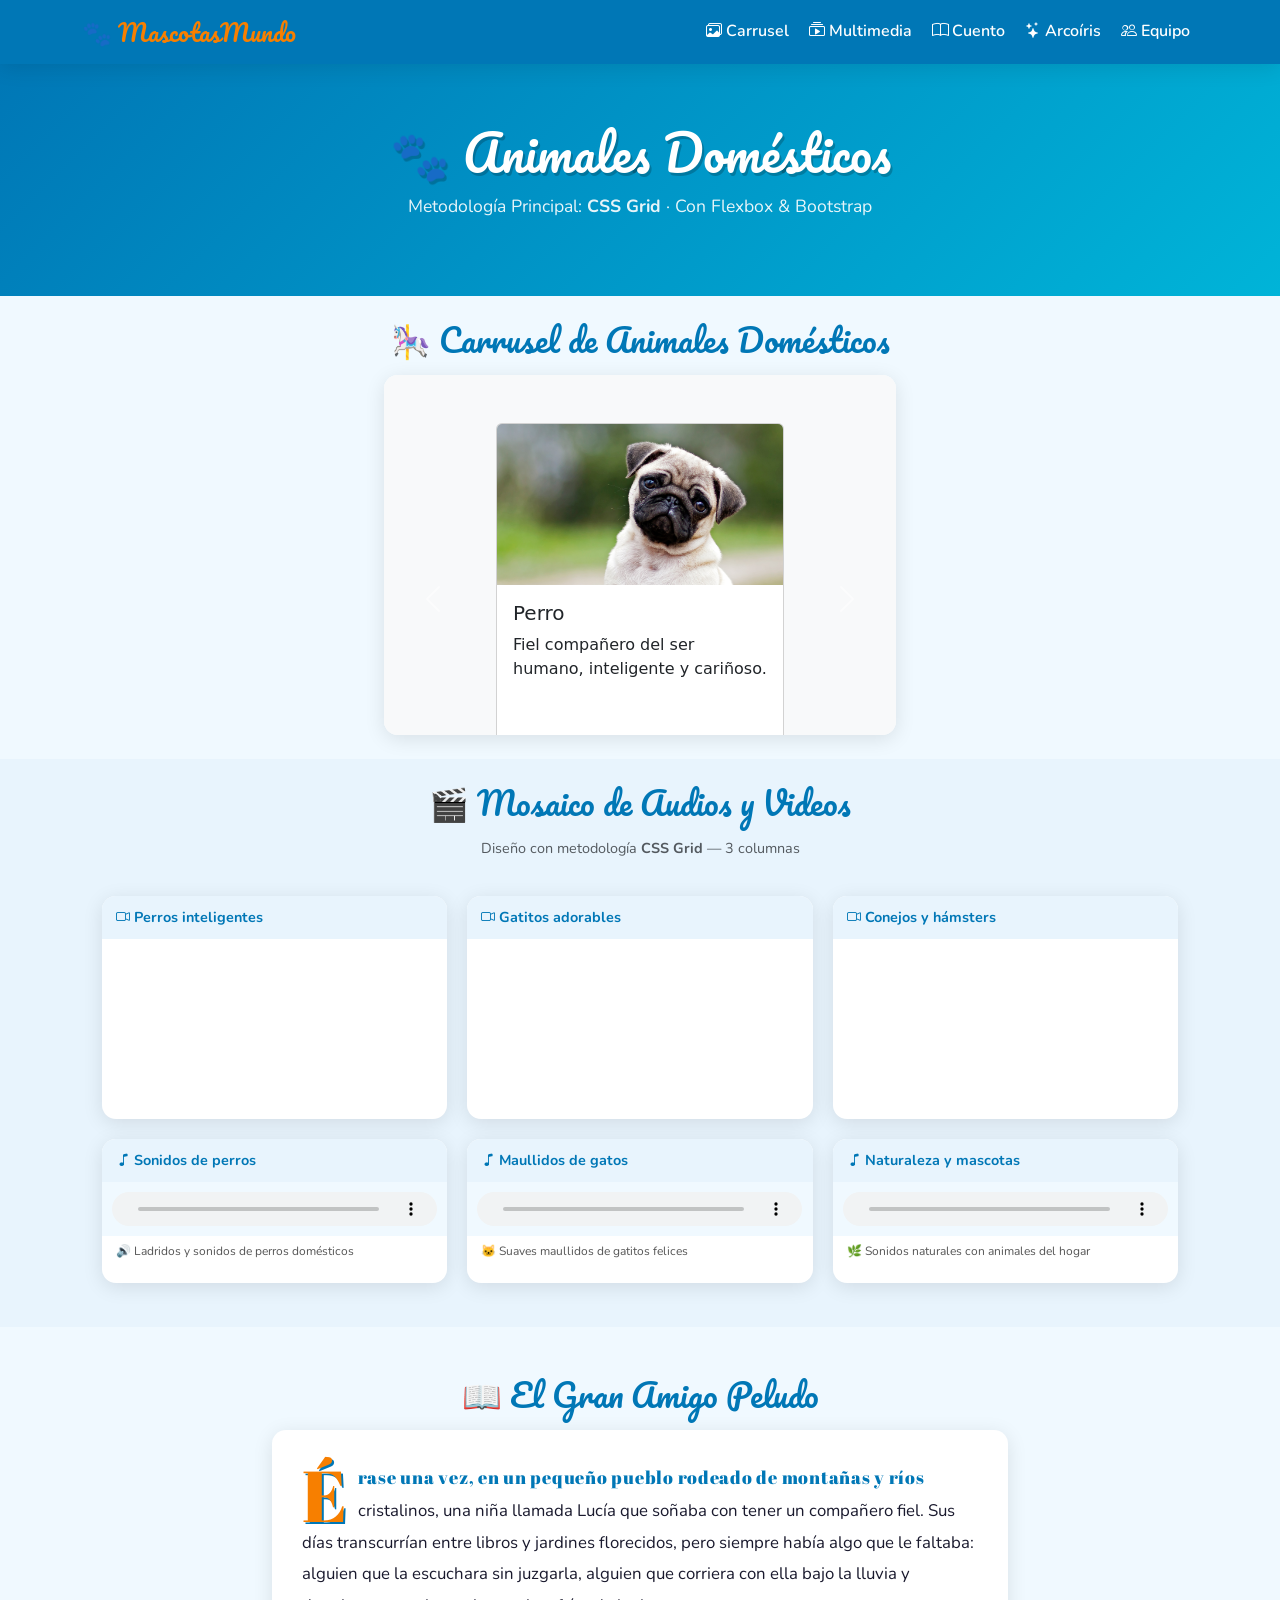
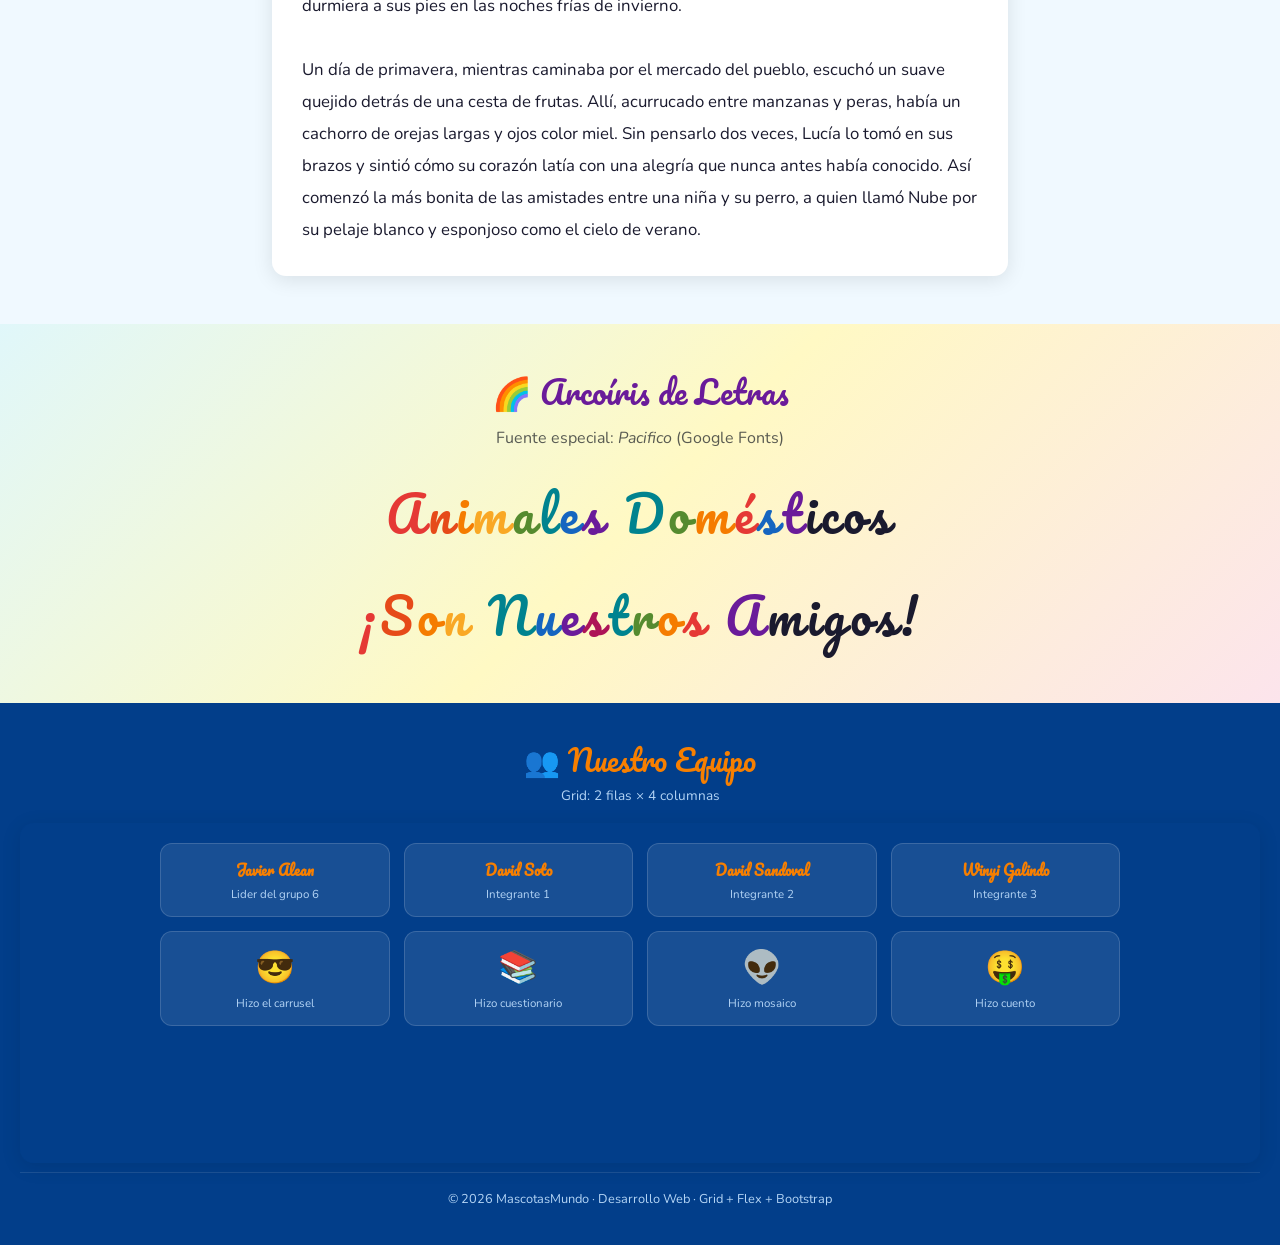
==== commit ec67dd45: "Agregar carrusel" ====
--- a/xx_disWeb26/index.html
+++ b/xx_disWeb26/index.html
@@ -3,9 +3,10 @@
 <head>
   <meta charset="UTF-8">
   <meta name="viewport" content="width=device-width, initial-scale=1.0">
-  <title>Grid + Flex + Bootstrap</title>
-
-  <link rel="icon" href="data:image/svg+xml,<svg xmlns='http://www.w3.org/2000/svg' viewBox='0 0 100 100'><text y='.9em' font-size='90'>🧑‍🏫</text></svg>">
+  <title>Animales Domésticos — Grid + Flex + Bootstrap</title>
+
+  <!-- Favicon aula de clase -->
+  <link rel="icon" href="data:image/svg+xml,<svg xmlns='http://www.w3.org/2000/svg' viewBox='0 0 100 100'><text y='.9em' font-size='90'>🏫</text></svg>">
 
   <!-- Bootstrap 5 CDN -->
   <link href="https://cdn.jsdelivr.net/npm/bootstrap@5.3.3/dist/css/bootstrap.min.css" rel="stylesheet">
@@ -23,7 +24,7 @@
      ============================================= -->
 <nav class="navbar navbar-expand-lg sticky-top">
   <div class="container">
-    <a class="navbar-brand" href="#">Taller1_web</a>
+    <a class="navbar-brand" href="#">🐾 MascotasMundo</a>
     <button class="navbar-toggler" type="button" data-bs-toggle="collapse" data-bs-target="#navMenu"
       aria-controls="navMenu" aria-expanded="false" aria-label="Toggle navigation">
       <span class="navbar-toggler-icon" style="filter:invert(1)"></span>
@@ -33,35 +34,35 @@
         <li class="nav-item">
           <a class="nav-link" href="#carrusel-section"
              data-bs-toggle="tooltip" data-bs-placement="bottom"
-             title="Ver el carrusel de animales">
+             title="Ver el carrusel de animales domésticos 🐕🐈">
             <i class="bi bi-images"></i> Carrusel
           </a>
         </li>
         <li class="nav-item">
           <a class="nav-link" href="#media-section"
              data-bs-toggle="tooltip" data-bs-placement="bottom"
-             title="Mosaico de videos y audios">
+             title="Mosaico de videos y audios sobre animales 🎵🎬">
             <i class="bi bi-collection-play"></i> Multimedia
           </a>
         </li>
         <li class="nav-item">
           <a class="nav-link" href="#cuento-section"
              data-bs-toggle="tooltip" data-bs-placement="bottom"
-             title="Un cuento📖">
+             title="Un cuento mágico sobre animales domésticos 📖">
             <i class="bi bi-book"></i> Cuento
           </a>
         </li>
         <li class="nav-item">
           <a class="nav-link" href="#arcoiris-section"
              data-bs-toggle="tooltip" data-bs-placement="bottom"
-             title="colores y letras🌈">
+             title="¡Arcoíris de colores con letras animadas! 🌈">
             <i class="bi bi-stars"></i> Arcoíris
           </a>
         </li>
         <li class="nav-item">
           <a class="nav-link" href="#footer"
              data-bs-toggle="tooltip" data-bs-placement="bottom"
-             title="ver integrantes">
+             title="Conoce al equipo de desarrollo 👥">
             <i class="bi bi-people"></i> Equipo
           </a>
         </li>
@@ -76,10 +77,10 @@
 <header style="background: linear-gradient(135deg, #0077b6 0%, #00b4d8 100%); color:white; padding: 60px 20px; text-align:center;">
   <div class="container">
     <h1 style="font-family:'Pacifico',cursive; font-size:3rem; text-shadow: 2px 3px 0 rgba(0,0,0,0.2);">
-      🐾 Animales Domesticos
+      🐾 Animales Domésticos
     </h1>
     <p style="font-size:1.1rem; margin-top:10px; opacity:0.9;">
-      Metodologia: <strong>CSS Grid</strong> · Con Flexbox &amp; Bootstrap
+      Metodología Principal: <strong>CSS Grid</strong> · Con Flexbox &amp; Bootstrap
     </p>
   </div>
 </header>
@@ -90,7 +91,7 @@
 <section id="carrusel-section" class="py-4">
   <div class="container">
     <h2 class="section-title">🎠 Carrusel de Animales Domésticos</h2>
-    <iframe src="carrusel.html" class="iframe-box" style="height:280px;" title="Carrusel animales"></iframe>
+    <iframe src="carrusel.html" class="iframe-box" style="height:40vh; width: 40vw; display: block; margin:auto" title="Carrusel animales"></iframe>
   </div>
 </section>
 
@@ -99,65 +100,58 @@
      ============================================= -->
 <section id="media-section" class="py-4" style="background:#e8f4fd;">
   <div class="container">
-    <h2 class="section-title">Mosaico</h2>
-    <p class="text-center text-muted mb-3" style="font-size:0.9rem;">Diseño <strong>CSS Grid</strong> — 3 columnas</p>
+    <h2 class="section-title">🎬 Mosaico de Audios y Videos</h2>
+    <p class="text-center text-muted mb-3" style="font-size:0.9rem;">Diseño con metodología <strong>CSS Grid</strong> — 3 columnas</p>
 
     <div class="media-grid">
-
-  <!-- VIDEO 1 -->
-  <div class="media-card">
-    <div class="media-label"><i class="bi bi-camera-video"></i> Perros</div>
-    <a href="https://www.youtube.com/watch?v=FoZdT_fAXew" target="_blank">
-      <img src="https://img.youtube.com/vi/FoZdT_fAXew/hqdefault.jpg" 
-           width="100%" height="180" 
-           style="object-fit:cover; border-radius:8px;">
-    </a>
-  </div>
-
-  <!-- VIDEO 2 -->
-  <div class="media-card">
-    <div class="media-label"><i class="bi bi-camera-video"></i> Gatos</div>
-    <a href="https://www.youtube.com/watch?v=AxE4TltnvjI" target="_blank">
-      <img src="https://img.youtube.com/vi/AxE4TltnvjI/hqdefault.jpg" 
-           width="100%" height="180"
-           style="object-fit:cover; border-radius:8px;">
-    </a>
-  </div>
-
-<!-- VIDEO 3 -->
-<div class="media-card">
-  <div class="media-label"><i class="bi bi-camera-video"></i> Conejos</div>
-  <a href="https://youtu.be/WoNsRP_TKsE" target="_blank">
-    <img src="https://img.youtube.com/vi/WoNsRP_TKsE/hqdefault.jpg" 
-         width="100%" height="180"
-         style="object-fit:cover; border-radius:8px;">
-  </a>
-</div>
-
-</div>
-<!-- AUDIO 1 -->
-<div class="media-card">
-  <div class="media-label"><i class="bi bi-music-note"></i> Audio 1</div>
-  <audio controls>
-    <source src="Audio1.mp3" type="audio/mpeg">
-  </audio>
-</div>
-
-<!-- AUDIO 2 -->
-<div class="media-card">
-  <div class="media-label"><i class="bi bi-music-note"></i> Audio 2</div>
-  <audio controls>
-    <source src="Audio2.mp3" type="audio/mpeg">
-  </audio>
-</div>
-
-<!-- AUDIO 3 -->
-<div class="media-card">
-  <div class="media-label"><i class="bi bi-music-note"></i> Audio 3</div>
-  <audio controls>
-    <source src="Audio3.mp3" type="audio/mpeg">
-  </audio>
-</div>
+      <!-- VIDEO 1 -->
+      <div class="media-card">
+        <div class="media-label"><i class="bi bi-camera-video"></i> Perros inteligentes</div>
+        <iframe src="https://www.youtube.com/embed/XqZsoesa55w"
+          height="180" allowfullscreen title="Video perros"></iframe>
+      </div>
+      <!-- VIDEO 2 -->
+      <div class="media-card">
+        <div class="media-label"><i class="bi bi-camera-video"></i> Gatitos adorables</div>
+        <iframe src="https://www.youtube.com/embed/tntOCGkgt98"
+          height="180" allowfullscreen title="Video gatos"></iframe>
+      </div>
+      <!-- VIDEO 3 -->
+      <div class="media-card">
+        <div class="media-label"><i class="bi bi-camera-video"></i> Conejos y hámsters</div>
+        <iframe src="https://www.youtube.com/embed/9K6_-F8Bm1s"
+          height="180" allowfullscreen title="Video conejos"></iframe>
+      </div>
+      <!-- AUDIO 1 -->
+      <div class="media-card">
+        <div class="media-label"><i class="bi bi-music-note"></i> Sonidos de perros</div>
+        <audio controls>
+          <source src="https://www.soundsnap.com/file/soundsnap_9066.mp3" type="audio/mpeg">
+          <source src="https://www.freesoundslibrary.com/wp-content/uploads/2017/04/dogs-barking.mp3" type="audio/mpeg">
+          Tu navegador no soporta audio.
+        </audio>
+        <p style="font-size:0.75rem;padding:6px 14px;color:#555;">🔊 Ladridos y sonidos de perros domésticos</p>
+      </div>
+      <!-- AUDIO 2 -->
+      <div class="media-card">
+        <div class="media-label"><i class="bi bi-music-note"></i> Maullidos de gatos</div>
+        <audio controls>
+          <source src="https://www.freesoundslibrary.com/wp-content/uploads/2021/07/cats-meowing.mp3" type="audio/mpeg">
+          Tu navegador no soporta audio.
+        </audio>
+        <p style="font-size:0.75rem;padding:6px 14px;color:#555;">🐱 Suaves maullidos de gatitos felices</p>
+      </div>
+      <!-- AUDIO 3 -->
+      <div class="media-card">
+        <div class="media-label"><i class="bi bi-music-note"></i> Naturaleza y mascotas</div>
+        <audio controls>
+          <source src="https://www.freesoundslibrary.com/wp-content/uploads/2017/04/birds-chirping.mp3" type="audio/mpeg">
+          Tu navegador no soporta audio.
+        </audio>
+        <p style="font-size:0.75rem;padding:6px 14px;color:#555;">🌿 Sonidos naturales con animales del hogar</p>
+      </div>
+    </div>
+  </div>
 </section>
 
 <!-- =============================================
@@ -192,7 +186,7 @@
      ============================================= -->
 <footer id="footer">
   <div class="container text-center mb-3">
-    <h2 style="font-family:'Pacifico',cursive; color:#f77f00; font-size:1.8rem;">Equipo</h2>
+    <h2 style="font-family:'Pacifico',cursive; color:#f77f00; font-size:1.8rem;">👥 Nuestro Equipo</h2>
     <p style="color:#b3d4f5; font-size:0.85rem;">Grid: 2 filas × 4 columnas</p>
   </div>
 
@@ -200,7 +194,7 @@
   <iframe src="footer_grid.html" class="iframe-box" style="height:340px; background:transparent; border:none; width:100%;" title="Equipo de trabajo"></iframe>
 
   <div class="footer-credit">
-    <p>Programacion web 2026</p>
+    <p>© 2026 MascotasMundo · Desarrollo Web · Grid + Flex + Bootstrap</p>
   </div>
 </footer>
 
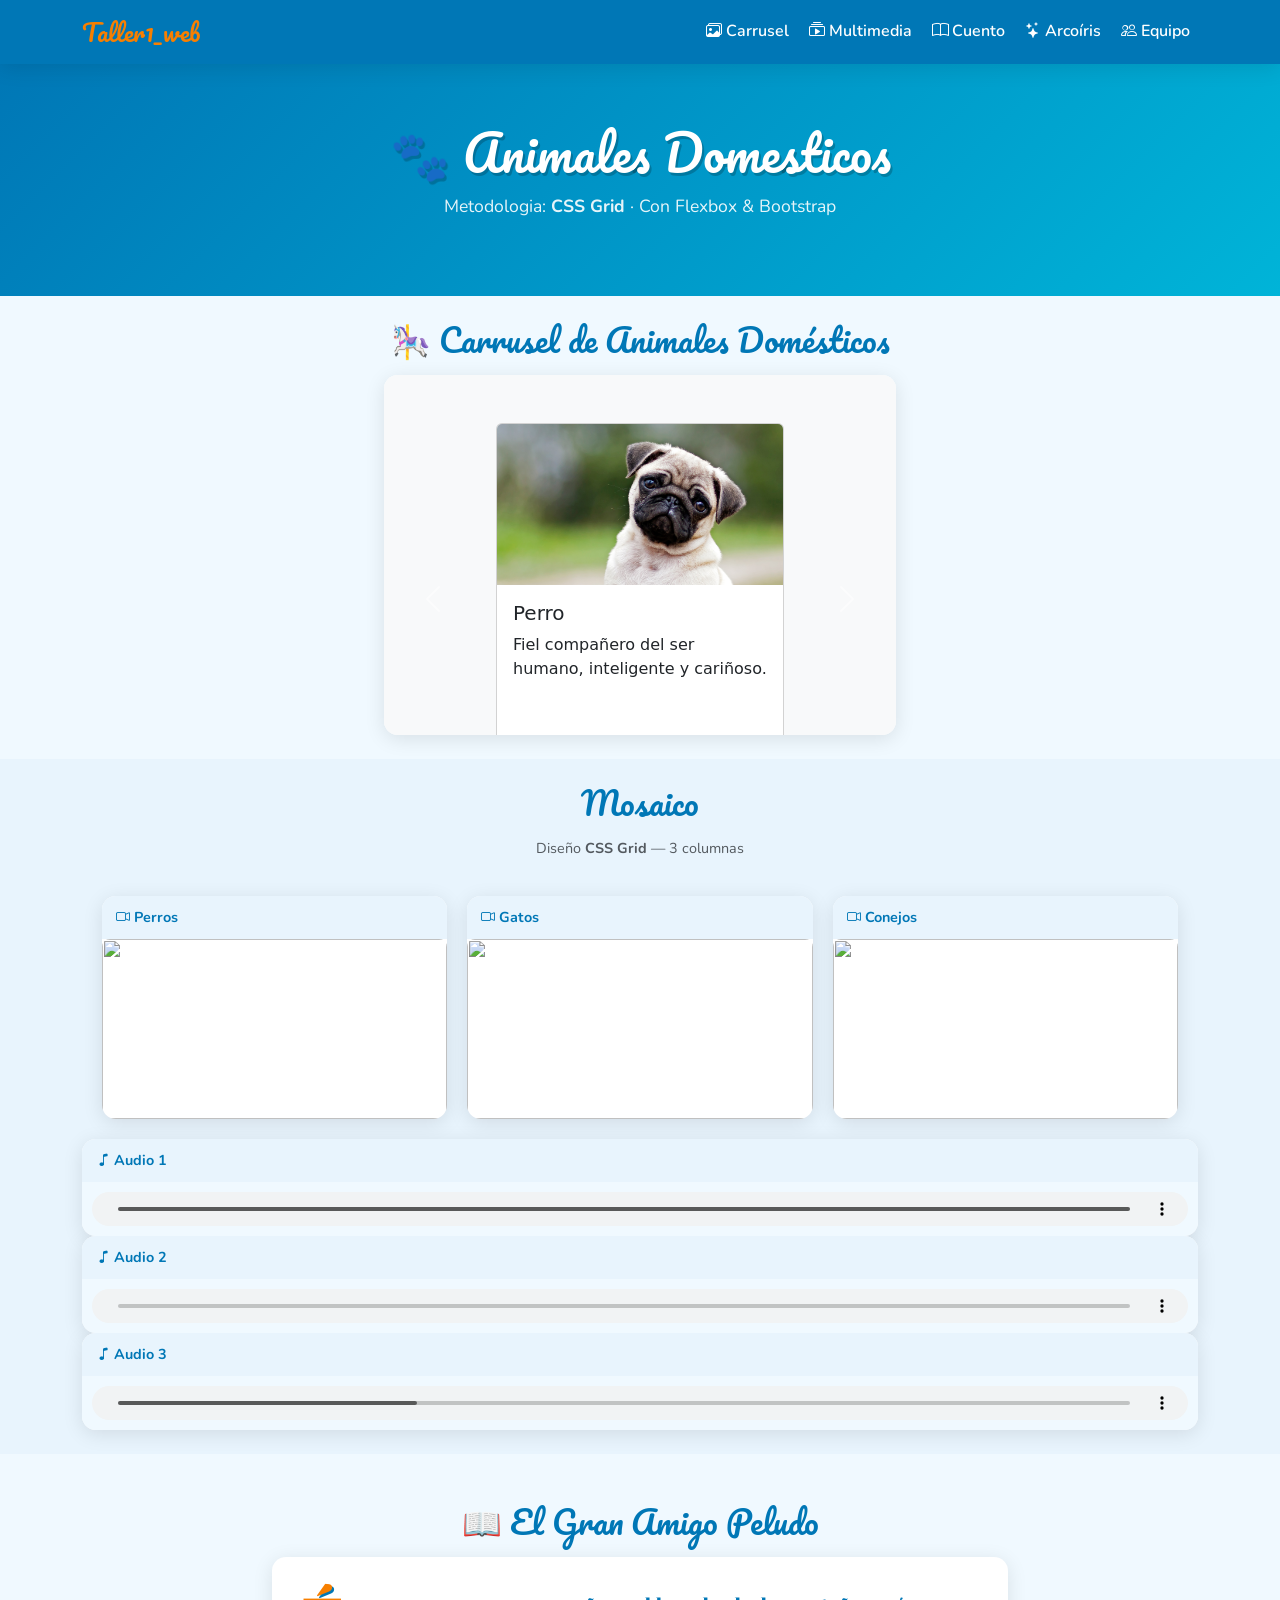
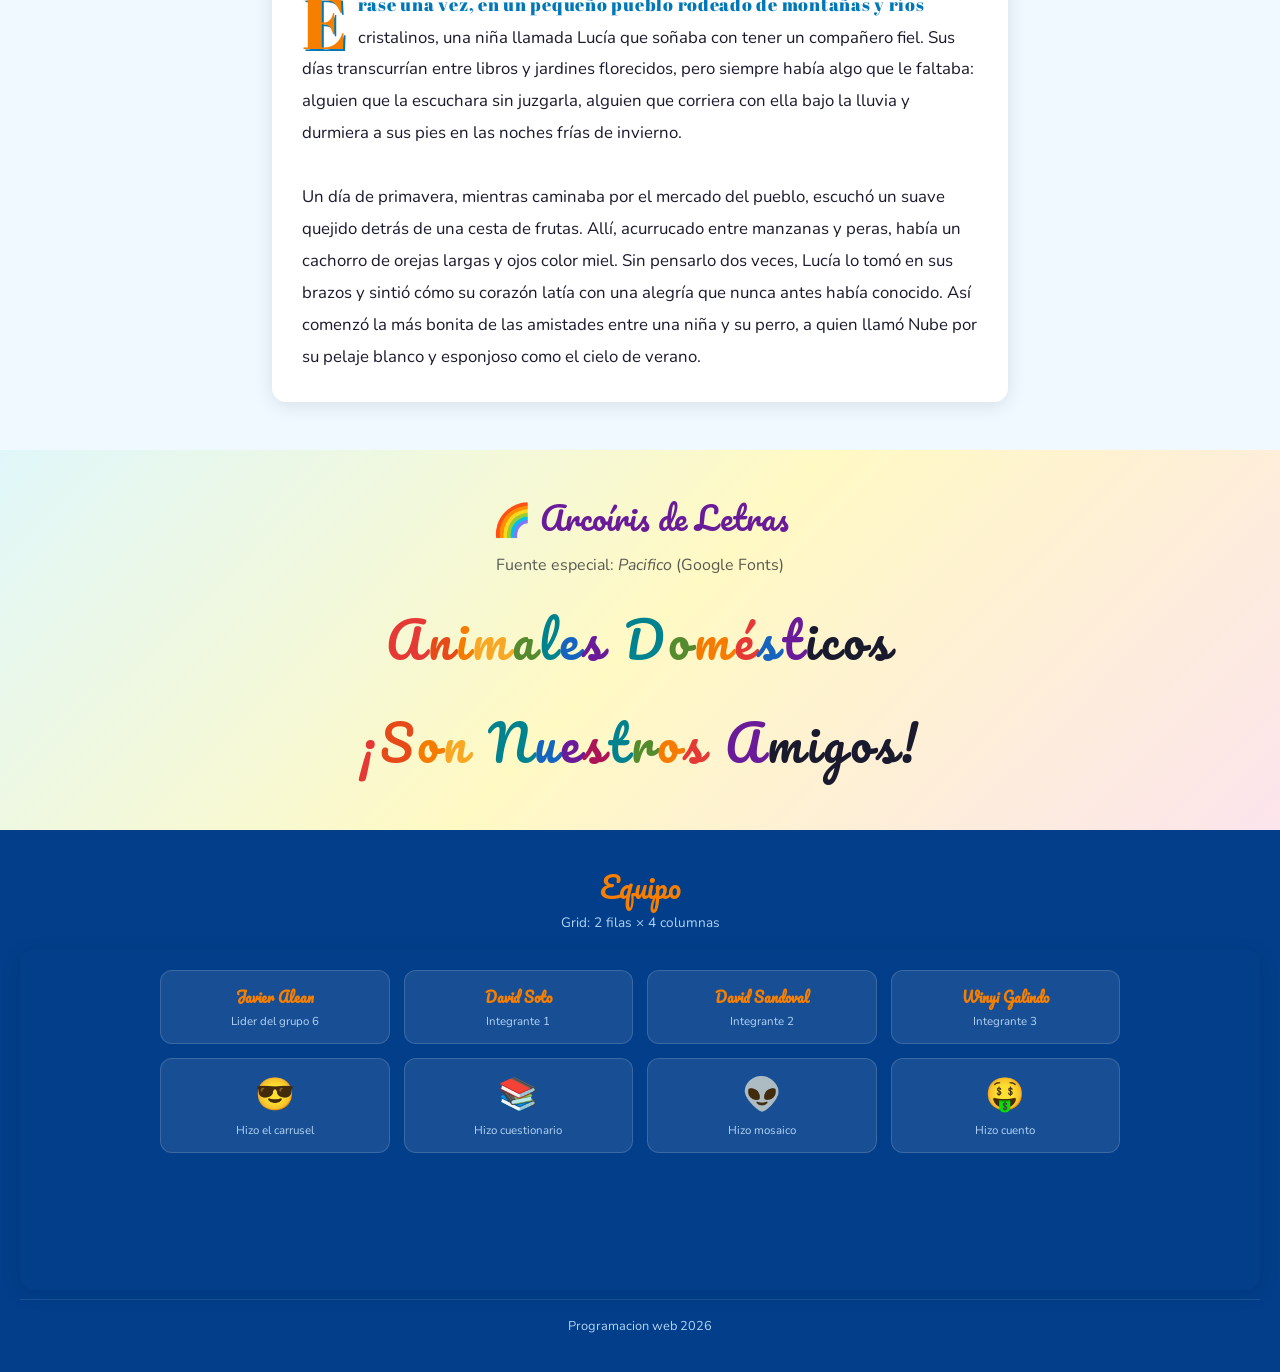
==== commit 48d94714: "Merge branch 'main' of https://github.com/CypherMain44/Taller1WEB Actualizar repo para subir cambios" ====
--- a/xx_disWeb26/index.html
+++ b/xx_disWeb26/index.html
@@ -3,10 +3,9 @@
 <head>
   <meta charset="UTF-8">
   <meta name="viewport" content="width=device-width, initial-scale=1.0">
-  <title>Animales Domésticos — Grid + Flex + Bootstrap</title>
-
-  <!-- Favicon aula de clase -->
-  <link rel="icon" href="data:image/svg+xml,<svg xmlns='http://www.w3.org/2000/svg' viewBox='0 0 100 100'><text y='.9em' font-size='90'>🏫</text></svg>">
+  <title>Grid + Flex + Bootstrap</title>
+
+  <link rel="icon" href="data:image/svg+xml,<svg xmlns='http://www.w3.org/2000/svg' viewBox='0 0 100 100'><text y='.9em' font-size='90'>🧑‍🏫</text></svg>">
 
   <!-- Bootstrap 5 CDN -->
   <link href="https://cdn.jsdelivr.net/npm/bootstrap@5.3.3/dist/css/bootstrap.min.css" rel="stylesheet">
@@ -24,7 +23,7 @@
      ============================================= -->
 <nav class="navbar navbar-expand-lg sticky-top">
   <div class="container">
-    <a class="navbar-brand" href="#">🐾 MascotasMundo</a>
+    <a class="navbar-brand" href="#">Taller1_web</a>
     <button class="navbar-toggler" type="button" data-bs-toggle="collapse" data-bs-target="#navMenu"
       aria-controls="navMenu" aria-expanded="false" aria-label="Toggle navigation">
       <span class="navbar-toggler-icon" style="filter:invert(1)"></span>
@@ -34,35 +33,35 @@
         <li class="nav-item">
           <a class="nav-link" href="#carrusel-section"
              data-bs-toggle="tooltip" data-bs-placement="bottom"
-             title="Ver el carrusel de animales domésticos 🐕🐈">
+             title="Ver el carrusel de animales">
             <i class="bi bi-images"></i> Carrusel
           </a>
         </li>
         <li class="nav-item">
           <a class="nav-link" href="#media-section"
              data-bs-toggle="tooltip" data-bs-placement="bottom"
-             title="Mosaico de videos y audios sobre animales 🎵🎬">
+             title="Mosaico de videos y audios">
             <i class="bi bi-collection-play"></i> Multimedia
           </a>
         </li>
         <li class="nav-item">
           <a class="nav-link" href="#cuento-section"
              data-bs-toggle="tooltip" data-bs-placement="bottom"
-             title="Un cuento mágico sobre animales domésticos 📖">
+             title="Un cuento📖">
             <i class="bi bi-book"></i> Cuento
           </a>
         </li>
         <li class="nav-item">
           <a class="nav-link" href="#arcoiris-section"
              data-bs-toggle="tooltip" data-bs-placement="bottom"
-             title="¡Arcoíris de colores con letras animadas! 🌈">
+             title="colores y letras🌈">
             <i class="bi bi-stars"></i> Arcoíris
           </a>
         </li>
         <li class="nav-item">
           <a class="nav-link" href="#footer"
              data-bs-toggle="tooltip" data-bs-placement="bottom"
-             title="Conoce al equipo de desarrollo 👥">
+             title="ver integrantes">
             <i class="bi bi-people"></i> Equipo
           </a>
         </li>
@@ -77,10 +76,10 @@
 <header style="background: linear-gradient(135deg, #0077b6 0%, #00b4d8 100%); color:white; padding: 60px 20px; text-align:center;">
   <div class="container">
     <h1 style="font-family:'Pacifico',cursive; font-size:3rem; text-shadow: 2px 3px 0 rgba(0,0,0,0.2);">
-      🐾 Animales Domésticos
+      🐾 Animales Domesticos
     </h1>
     <p style="font-size:1.1rem; margin-top:10px; opacity:0.9;">
-      Metodología Principal: <strong>CSS Grid</strong> · Con Flexbox &amp; Bootstrap
+      Metodologia: <strong>CSS Grid</strong> · Con Flexbox &amp; Bootstrap
     </p>
   </div>
 </header>
@@ -100,58 +99,65 @@
      ============================================= -->
 <section id="media-section" class="py-4" style="background:#e8f4fd;">
   <div class="container">
-    <h2 class="section-title">🎬 Mosaico de Audios y Videos</h2>
-    <p class="text-center text-muted mb-3" style="font-size:0.9rem;">Diseño con metodología <strong>CSS Grid</strong> — 3 columnas</p>
+    <h2 class="section-title">Mosaico</h2>
+    <p class="text-center text-muted mb-3" style="font-size:0.9rem;">Diseño <strong>CSS Grid</strong> — 3 columnas</p>
 
     <div class="media-grid">
-      <!-- VIDEO 1 -->
-      <div class="media-card">
-        <div class="media-label"><i class="bi bi-camera-video"></i> Perros inteligentes</div>
-        <iframe src="https://www.youtube.com/embed/XqZsoesa55w"
-          height="180" allowfullscreen title="Video perros"></iframe>
-      </div>
-      <!-- VIDEO 2 -->
-      <div class="media-card">
-        <div class="media-label"><i class="bi bi-camera-video"></i> Gatitos adorables</div>
-        <iframe src="https://www.youtube.com/embed/tntOCGkgt98"
-          height="180" allowfullscreen title="Video gatos"></iframe>
-      </div>
-      <!-- VIDEO 3 -->
-      <div class="media-card">
-        <div class="media-label"><i class="bi bi-camera-video"></i> Conejos y hámsters</div>
-        <iframe src="https://www.youtube.com/embed/9K6_-F8Bm1s"
-          height="180" allowfullscreen title="Video conejos"></iframe>
-      </div>
-      <!-- AUDIO 1 -->
-      <div class="media-card">
-        <div class="media-label"><i class="bi bi-music-note"></i> Sonidos de perros</div>
-        <audio controls>
-          <source src="https://www.soundsnap.com/file/soundsnap_9066.mp3" type="audio/mpeg">
-          <source src="https://www.freesoundslibrary.com/wp-content/uploads/2017/04/dogs-barking.mp3" type="audio/mpeg">
-          Tu navegador no soporta audio.
-        </audio>
-        <p style="font-size:0.75rem;padding:6px 14px;color:#555;">🔊 Ladridos y sonidos de perros domésticos</p>
-      </div>
-      <!-- AUDIO 2 -->
-      <div class="media-card">
-        <div class="media-label"><i class="bi bi-music-note"></i> Maullidos de gatos</div>
-        <audio controls>
-          <source src="https://www.freesoundslibrary.com/wp-content/uploads/2021/07/cats-meowing.mp3" type="audio/mpeg">
-          Tu navegador no soporta audio.
-        </audio>
-        <p style="font-size:0.75rem;padding:6px 14px;color:#555;">🐱 Suaves maullidos de gatitos felices</p>
-      </div>
-      <!-- AUDIO 3 -->
-      <div class="media-card">
-        <div class="media-label"><i class="bi bi-music-note"></i> Naturaleza y mascotas</div>
-        <audio controls>
-          <source src="https://www.freesoundslibrary.com/wp-content/uploads/2017/04/birds-chirping.mp3" type="audio/mpeg">
-          Tu navegador no soporta audio.
-        </audio>
-        <p style="font-size:0.75rem;padding:6px 14px;color:#555;">🌿 Sonidos naturales con animales del hogar</p>
-      </div>
-    </div>
-  </div>
+
+  <!-- VIDEO 1 -->
+  <div class="media-card">
+    <div class="media-label"><i class="bi bi-camera-video"></i> Perros</div>
+    <a href="https://www.youtube.com/watch?v=FoZdT_fAXew" target="_blank">
+      <img src="https://img.youtube.com/vi/FoZdT_fAXew/hqdefault.jpg" 
+           width="100%" height="180" 
+           style="object-fit:cover; border-radius:8px;">
+    </a>
+  </div>
+
+  <!-- VIDEO 2 -->
+  <div class="media-card">
+    <div class="media-label"><i class="bi bi-camera-video"></i> Gatos</div>
+    <a href="https://www.youtube.com/watch?v=AxE4TltnvjI" target="_blank">
+      <img src="https://img.youtube.com/vi/AxE4TltnvjI/hqdefault.jpg" 
+           width="100%" height="180"
+           style="object-fit:cover; border-radius:8px;">
+    </a>
+  </div>
+
+<!-- VIDEO 3 -->
+<div class="media-card">
+  <div class="media-label"><i class="bi bi-camera-video"></i> Conejos</div>
+  <a href="https://youtu.be/WoNsRP_TKsE" target="_blank">
+    <img src="https://img.youtube.com/vi/WoNsRP_TKsE/hqdefault.jpg" 
+         width="100%" height="180"
+         style="object-fit:cover; border-radius:8px;">
+  </a>
+</div>
+
+</div>
+<!-- AUDIO 1 -->
+<div class="media-card">
+  <div class="media-label"><i class="bi bi-music-note"></i> Audio 1</div>
+  <audio controls>
+    <source src="Audio1.mp3" type="audio/mpeg">
+  </audio>
+</div>
+
+<!-- AUDIO 2 -->
+<div class="media-card">
+  <div class="media-label"><i class="bi bi-music-note"></i> Audio 2</div>
+  <audio controls>
+    <source src="Audio2.mp3" type="audio/mpeg">
+  </audio>
+</div>
+
+<!-- AUDIO 3 -->
+<div class="media-card">
+  <div class="media-label"><i class="bi bi-music-note"></i> Audio 3</div>
+  <audio controls>
+    <source src="Audio3.mp3" type="audio/mpeg">
+  </audio>
+</div>
 </section>
 
 <!-- =============================================
@@ -186,7 +192,7 @@
      ============================================= -->
 <footer id="footer">
   <div class="container text-center mb-3">
-    <h2 style="font-family:'Pacifico',cursive; color:#f77f00; font-size:1.8rem;">👥 Nuestro Equipo</h2>
+    <h2 style="font-family:'Pacifico',cursive; color:#f77f00; font-size:1.8rem;">Equipo</h2>
     <p style="color:#b3d4f5; font-size:0.85rem;">Grid: 2 filas × 4 columnas</p>
   </div>
 
@@ -194,7 +200,7 @@
   <iframe src="footer_grid.html" class="iframe-box" style="height:340px; background:transparent; border:none; width:100%;" title="Equipo de trabajo"></iframe>
 
   <div class="footer-credit">
-    <p>© 2026 MascotasMundo · Desarrollo Web · Grid + Flex + Bootstrap</p>
+    <p>Programacion web 2026</p>
   </div>
 </footer>
 
